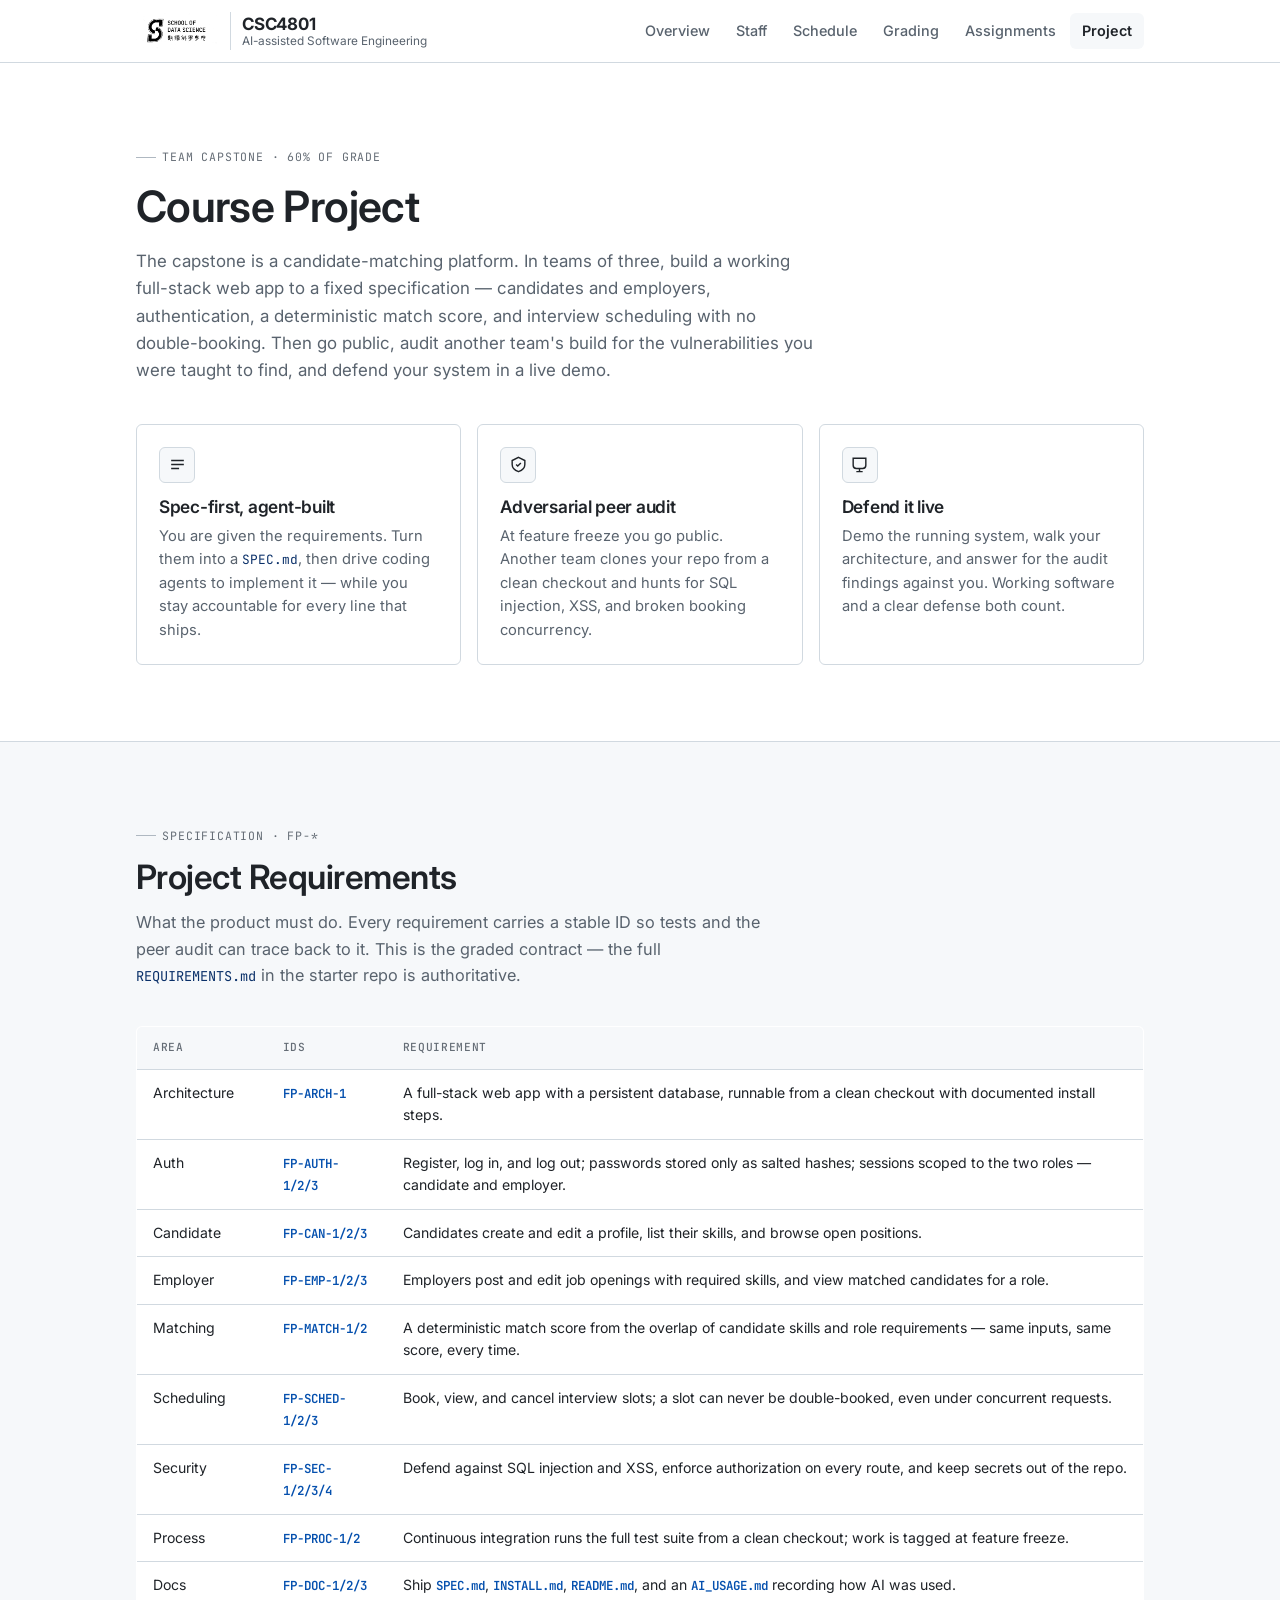
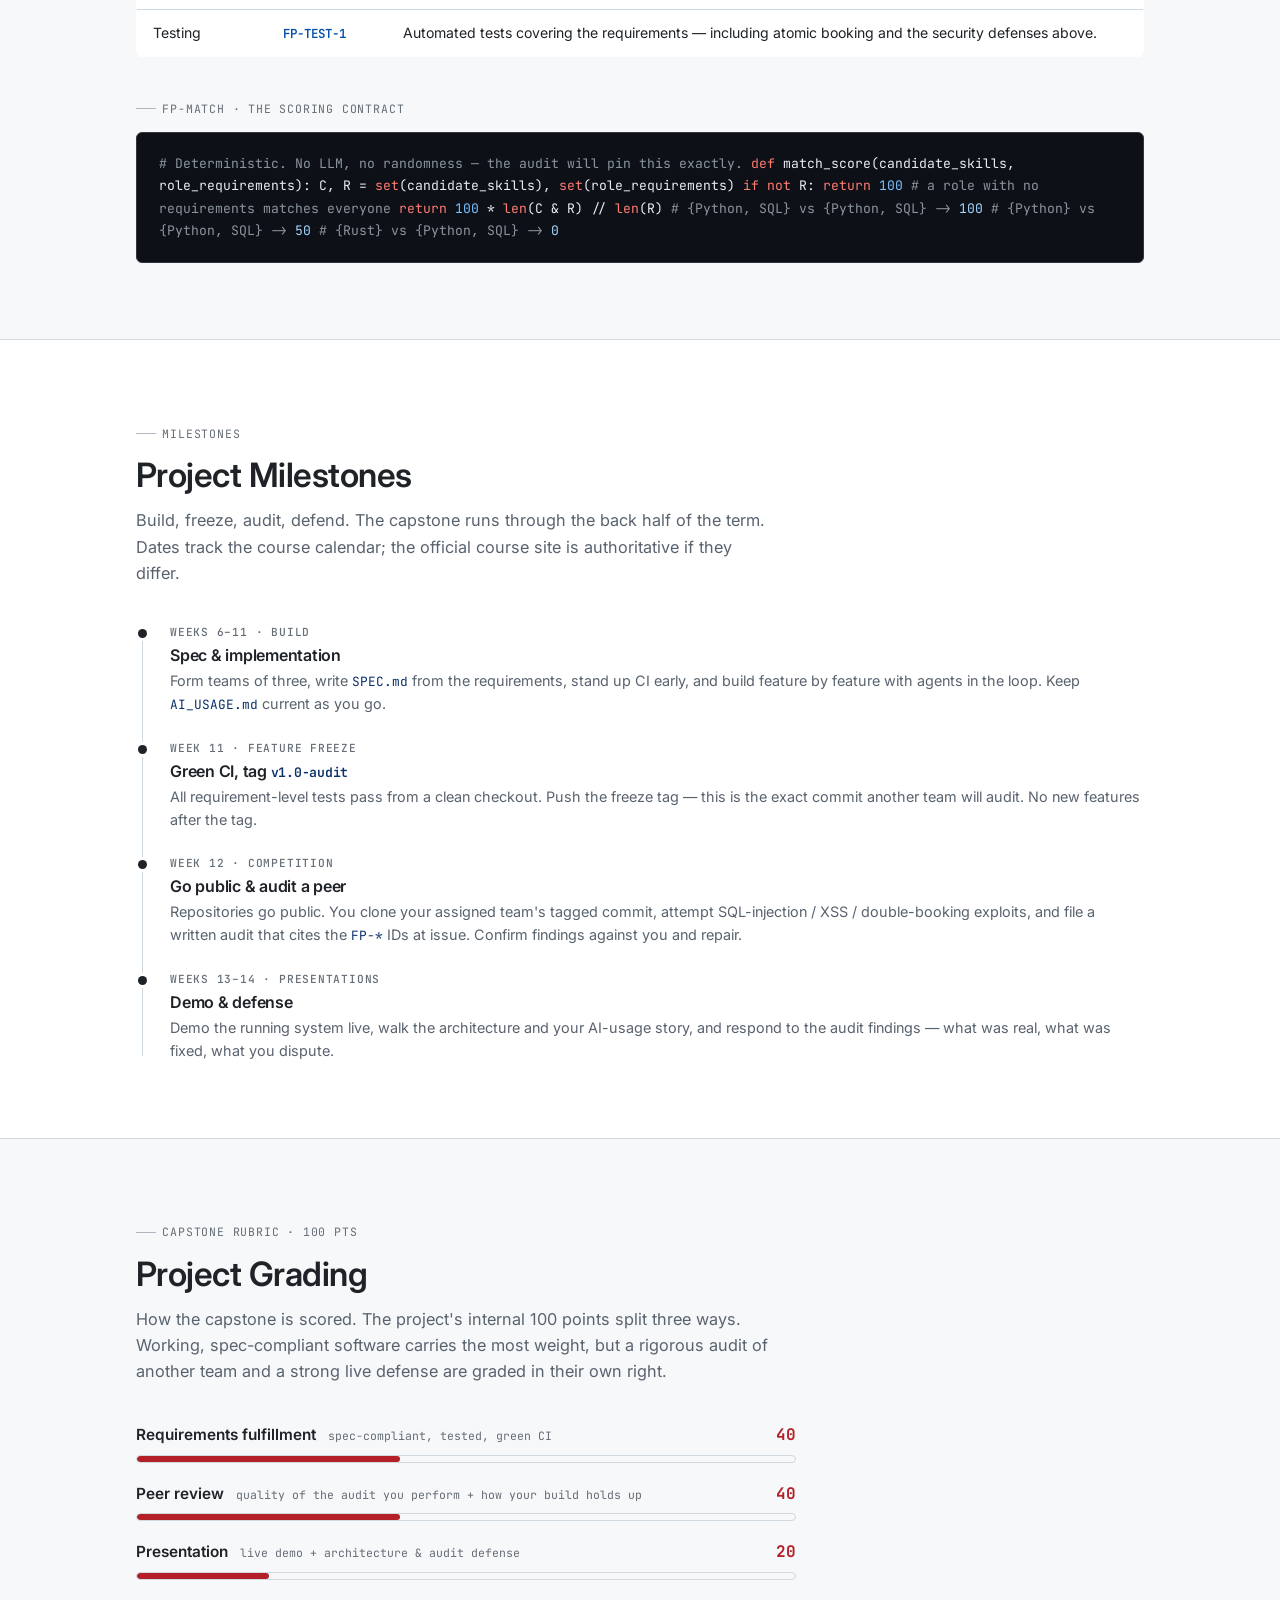
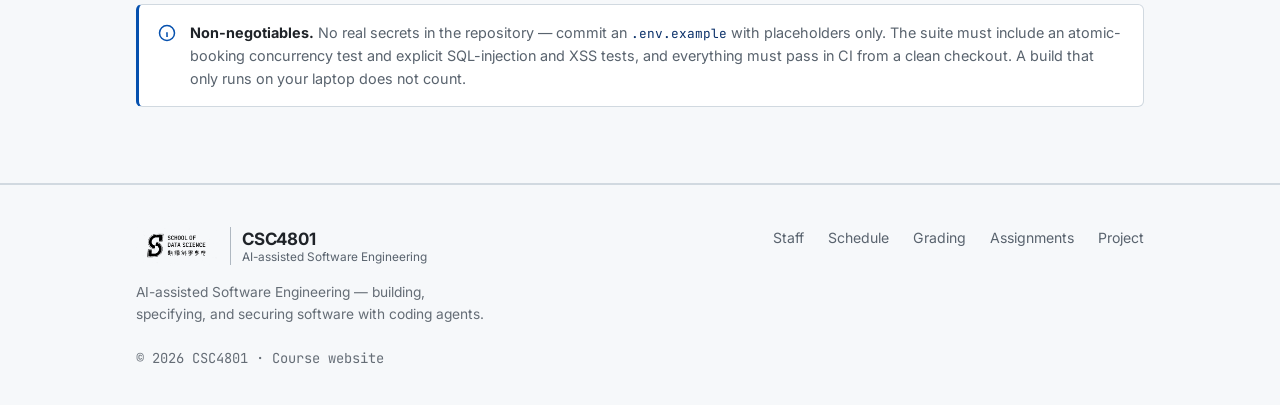
==== project.html @ 511a3af9 "Add CSC4801 course website Static GitHub Pages site — no build step, no dependencies.  - index.html:" ====
<!DOCTYPE html>
<html lang="en">
<head>
<meta charset="UTF-8" />
<meta name="viewport" content="width=device-width, initial-scale=1.0" />
<title>Course Project · CSC4801</title>
<meta name="description" content="The CSC4801 team capstone — build a full-stack candidate-matching platform to a fixed specification, audit another team's build, and defend it live." />
<link rel="icon" href="assets/favicon-32.png" sizes="32x32" type="image/png" />
<link rel="apple-touch-icon" href="assets/apple-touch-icon.png" />
<link rel="preconnect" href="https://fonts.googleapis.com" />
<link rel="preconnect" href="https://fonts.gstatic.com" crossorigin />
<link href="https://fonts.googleapis.com/css2?family=Inter:wght@400;500;600;700&family=JetBrains+Mono:wght@400;500;700&display=swap" rel="stylesheet" />
<link rel="stylesheet" href="assets/css/style.css" />
</head>
<body>

<header class="nav">
  <div class="nav__inner">
    <a class="brand" href="index.html">
      <img class="brand__mark" src="assets/school-logo.png" alt="School of Data Science" width="621" height="291" />
      <span><b>CSC4801</b><br><small>AI-assisted Software Engineering</small></span>
    </a>
    <button class="nav__toggle" aria-label="Toggle menu" aria-expanded="false">≡</button>
    <nav class="nav__links">
      <a href="index.html">Overview</a>
      <a href="index.html#staff">Staff</a>
      <a href="index.html#schedule">Schedule</a>
      <a href="index.html#grading">Grading</a>
      <a href="assignments.html">Assignments</a>
      <a href="project.html" class="active">Project</a>
    </nav>
  </div>
</header>

<section class="phead">
  <div class="wrap">
    <span class="tag">Team capstone · 60% of grade</span>
    <h1>Course Project</h1>
    <p>The capstone is a candidate-matching platform. In teams of three, build a working full-stack web app to a fixed specification — candidates and employers, authentication, a deterministic match score, and interview scheduling with no double-booking. Then go public, audit another team's build for the vulnerabilities you were taught to find, and defend your system in a live demo.</p>
  </div>
</section>

<!-- ===================== BRIEF ===================== -->
<section class="section" style="padding-top:0">
  <div class="wrap">
    <div class="grid grid--3">
      <article class="card reveal">
        <div class="card__ico"><svg viewBox="0 0 24 24" fill="none" stroke="currentColor" stroke-width="1.8"><path d="M4 7h16M4 12h16M4 17h10"/></svg></div>
        <h3>Spec-first, agent-built</h3>
        <p>You are given the requirements. Turn them into a <code style="font-family:var(--f-mono);font-size:.8rem">SPEC.md</code>, then drive coding agents to implement it — while you stay accountable for every line that ships.</p>
      </article>
      <article class="card reveal">
        <div class="card__ico"><svg viewBox="0 0 24 24" fill="none" stroke="currentColor" stroke-width="1.8"><path d="M12 3l8 4v5c0 5-3.5 7.5-8 9-4.5-1.5-8-4-8-9V7z"/><path d="M9 12l2 2 4-4"/></svg></div>
        <h3>Adversarial peer audit</h3>
        <p>At feature freeze you go public. Another team clones your repo from a clean checkout and hunts for SQL injection, XSS, and broken booking concurrency.</p>
      </article>
      <article class="card reveal">
        <div class="card__ico"><svg viewBox="0 0 24 24" fill="none" stroke="currentColor" stroke-width="1.8"><path d="M8 21h8M12 17v4M4 4h16v9a4 4 0 01-4 4H8a4 4 0 01-4-4z"/></svg></div>
        <h3>Defend it live</h3>
        <p>Demo the running system, walk your architecture, and answer for the audit findings against you. Working software and a clear defense both count.</p>
      </article>
    </div>
  </div>
</section>

<!-- ===================== REQUIREMENTS ===================== -->
<section class="section section--alt" id="requirements">
  <div class="wrap">
    <div class="section__head reveal">
      <span class="tag">Specification · FP-*</span>
      <h2>Project Requirements</h2>
      <p>What the product must do. Every requirement carries a stable ID so tests and the peer audit can trace back to it. This is the graded contract — the full <code style="font-family:var(--f-mono);font-size:.85rem">REQUIREMENTS.md</code> in the starter repo is authoritative.</p>
    </div>

    <div class="reveal" style="overflow-x:auto">
      <table class="req">
        <thead>
          <tr><th style="width:130px">Area</th><th style="width:120px">IDs</th><th>Requirement</th></tr>
        </thead>
        <tbody>
          <tr><td>Architecture</td><td><code>FP-ARCH-1</code></td><td>A full-stack web app with a persistent database, runnable from a clean checkout with documented install steps.</td></tr>
          <tr><td>Auth</td><td><code>FP-AUTH-1/2/3</code></td><td>Register, log in, and log out; passwords stored only as salted hashes; sessions scoped to the two roles — candidate and employer.</td></tr>
          <tr><td>Candidate</td><td><code>FP-CAN-1/2/3</code></td><td>Candidates create and edit a profile, list their skills, and browse open positions.</td></tr>
          <tr><td>Employer</td><td><code>FP-EMP-1/2/3</code></td><td>Employers post and edit job openings with required skills, and view matched candidates for a role.</td></tr>
          <tr><td>Matching</td><td><code>FP-MATCH-1/2</code></td><td>A deterministic match score from the overlap of candidate skills and role requirements — same inputs, same score, every time.</td></tr>
          <tr><td>Scheduling</td><td><code>FP-SCHED-1/2/3</code></td><td>Book, view, and cancel interview slots; a slot can never be double-booked, even under concurrent requests.</td></tr>
          <tr><td>Security</td><td><code>FP-SEC-1/2/3/4</code></td><td>Defend against SQL injection and XSS, enforce authorization on every route, and keep secrets out of the repo.</td></tr>
          <tr><td>Process</td><td><code>FP-PROC-1/2</code></td><td>Continuous integration runs the full test suite from a clean checkout; work is tagged at feature freeze.</td></tr>
          <tr><td>Docs</td><td><code>FP-DOC-1/2/3</code></td><td>Ship <code>SPEC.md</code>, <code>INSTALL.md</code>, <code>README.md</code>, and an <code>AI_USAGE.md</code> recording how AI was used.</td></tr>
          <tr><td>Testing</td><td><code>FP-TEST-1</code></td><td>Automated tests covering the requirements — including atomic booking and the security defenses above.</td></tr>
        </tbody>
      </table>
    </div>

    <!-- the signature: the match-score contract as code -->
    <div class="reveal" style="margin-top:34px">
      <p class="tag" style="margin-bottom:14px">FP-MATCH · the scoring contract</p>
      <div class="well">
<span class="c"># Deterministic. No LLM, no randomness — the audit will pin this exactly.</span>
<span class="k">def</span> match_score(candidate_skills, role_requirements):
    C, R = <span class="k">set</span>(candidate_skills), <span class="k">set</span>(role_requirements)
    <span class="k">if</span> <span class="k">not</span> R:
        <span class="k">return</span> <span class="n">100</span>              <span class="c"># a role with no requirements matches everyone</span>
    <span class="k">return</span> <span class="n">100</span> * <span class="k">len</span>(C &amp; R) // <span class="k">len</span>(R)

<span class="c"># {Python, SQL} vs {Python, SQL} -> </span><span class="s">100</span>
<span class="c"># {Python}      vs {Python, SQL} -> </span><span class="s">50</span>
<span class="c"># {Rust}        vs {Python, SQL} -> </span><span class="s">0</span>
      </div>
    </div>
  </div>
</section>

<!-- ===================== TIMELINE ===================== -->
<section class="section" id="review">
  <div class="wrap">
    <div class="section__head reveal">
      <span class="tag">Milestones</span>
      <h2>Project Milestones</h2>
      <p>Build, freeze, audit, defend. The capstone runs through the back half of the term. Dates track the course calendar; the official course site is authoritative if they differ.</p>
    </div>

    <div class="timeline reveal">
      <div class="tl">
        <div class="wk">Weeks 6–11 · Build</div>
        <h4>Spec &amp; implementation</h4>
        <p>Form teams of three, write <code style="font-family:var(--f-mono);font-size:.8rem">SPEC.md</code> from the requirements, stand up CI early, and build feature by feature with agents in the loop. Keep <code style="font-family:var(--f-mono);font-size:.8rem">AI_USAGE.md</code> current as you go.</p>
      </div>
      <div class="tl">
        <div class="wk">Week 11 · Feature freeze</div>
        <h4>Green CI, tag <code style="font-family:var(--f-mono);font-size:.82rem">v1.0-audit</code></h4>
        <p>All requirement-level tests pass from a clean checkout. Push the freeze tag — this is the exact commit another team will audit. No new features after the tag.</p>
      </div>
      <div class="tl">
        <div class="wk">Week 12 · Competition</div>
        <h4>Go public &amp; audit a peer</h4>
        <p>Repositories go public. You clone your assigned team's tagged commit, attempt SQL-injection / XSS / double-booking exploits, and file a written audit that cites the <code style="font-family:var(--f-mono);font-size:.8rem">FP-*</code> IDs at issue. Confirm findings against you and repair.</p>
      </div>
      <div class="tl">
        <div class="wk">Weeks 13–14 · Presentations</div>
        <h4>Demo &amp; defense</h4>
        <p>Demo the running system live, walk the architecture and your AI-usage story, and respond to the audit findings — what was real, what was fixed, what you dispute.</p>
      </div>
    </div>
  </div>
</section>

<!-- ===================== GRADING ===================== -->
<section class="section section--alt" id="grading">
  <div class="wrap">
    <div class="section__head reveal">
      <span class="tag">Capstone rubric · 100 pts</span>
      <h2>Project Grading</h2>
      <p>How the capstone is scored. The project's internal 100 points split three ways. Working, spec-compliant software carries the most weight, but a rigorous audit of another team and a strong live defense are graded in their own right.</p>
    </div>

    <div class="grade__bars reveal">
      <div class="gbar">
        <div class="gbar__top"><span class="gbar__name">Requirements fulfillment <small>spec-compliant, tested, green CI</small></span><span class="gbar__pct">40</span></div>
        <div class="gbar__track"><div class="gbar__fill" data-pct="40"></div></div>
      </div>
      <div class="gbar" id="present">
        <div class="gbar__top"><span class="gbar__name">Peer review <small>quality of the audit you perform + how your build holds up</small></span><span class="gbar__pct">40</span></div>
        <div class="gbar__track"><div class="gbar__fill" data-pct="40"></div></div>
      </div>
      <div class="gbar">
        <div class="gbar__top"><span class="gbar__name">Presentation <small>live demo + architecture &amp; audit defense</small></span><span class="gbar__pct">20</span></div>
        <div class="gbar__track"><div class="gbar__fill" data-pct="20"></div></div>
      </div>
    </div>

    <div class="callout reveal">
      <svg viewBox="0 0 24 24" fill="none" stroke="currentColor" stroke-width="1.8"><circle cx="12" cy="12" r="9"/><path d="M12 8h.01M11 12h1v4h1"/></svg>
      <p><b>Non-negotiables.</b> No real secrets in the repository — commit an <code style="font-family:var(--f-mono);font-size:.8rem">.env.example</code> with placeholders only. The suite must include an atomic-booking concurrency test and explicit SQL-injection and XSS tests, and everything must pass in CI from a clean checkout. A build that only runs on your laptop does not count.</p>
    </div>
  </div>
</section>

<footer class="footer">
  <div class="wrap footer__grid">
    <div>
      <a class="brand" href="index.html"><img class="brand__mark" src="assets/school-logo.png" alt="School of Data Science" width="621" height="291" /><span><b>CSC4801</b><br><small>AI-assisted Software Engineering</small></span></a>
      <p style="margin-top:16px">AI-assisted Software Engineering — building, specifying, and securing software with coding agents.</p>
      <p class="footer__mono">© <span data-year>2026</span> CSC4801 · Course website</p>
    </div>
    <nav class="footer__links" aria-label="Footer">
      <a href="index.html#staff">Staff</a>
      <a href="index.html#schedule">Schedule</a>
      <a href="index.html#grading">Grading</a>
      <a href="assignments.html">Assignments</a>
      <a href="project.html">Project</a>
    </nav>
  </div>
</footer>

<script src="assets/js/main.js"></script>
</body>
</html>
---- assets/css/style.css ----
/* =========================================================================
   CSC4801 — AI-assisted Software Engineering
   Design system: monochrome, GitHub-style light theme
   Palette : white canvas, #f6f8fa subtle fill, hairline borders, ink text.
             No hue anywhere — hierarchy comes from value, weight, and border.
   Type    : Inter (display + body) · JetBrains Mono (labels, dates, data)
   Signature: the agent loop — the single high-contrast dark panel on the page,
             read as a terminal, and the calendar date cells that invert to
             solid ink on capstone milestones.
   ========================================================================= */

:root {
  /* ---- color: grayscale only ---- */
  --canvas:      #FFFFFF;   /* page + card ground */
  --canvas-sub:  #F6F8FA;   /* alt sections, insets, chips */
  --surface:     #FFFFFF;   /* cards */
  --surface-2:   #F6F8FA;   /* code wells, inset fills */

  --ink:         #1F2328;   /* primary text, and the accent */
  --ink-soft:    #59636E;   /* secondary text */
  --ink-faint:   #656D76;   /* captions, mono labels — AA on both section fills */

  --line:        #D1D9E0;   /* hairlines */
  --line-strong: #AFB8C1;

  /* dark panel (the agent loop / code wells) */
  --dark:        #0D1117;
  --dark-line:   #30363D;
  --dark-ink:    #E6EDF3;
  --dark-soft:   #9198A1;

  /* ---- syntax palette (GitHub Primer) ----
     Color enters the page only the way an editor uses it: to mark a *kind* of
     thing — a keyword, a path, an identifier, a deadline. Never decoration.
     All tokens clear WCAG AA on both the white and #F6F8FA grounds. */
  --syn-key:  #B32028;   /* keyword    — deadlines, milestones */
  --syn-str:  #0A3069;   /* string     — file paths, literals */
  --syn-fn:   #6639BA;   /* entity     — exercises, callouts */
  --syn-num:  #0550AE;   /* constant   — lectures, requirement IDs */
  --syn-var:  #953800;   /* variable   — quizzes, secondary weights */
  --syn-tag:  #116329;   /* tag        — verification, passing state */
  --link:     #0969DA;   /* GitHub link blue */

  /* Tints for label and panel fills. Kept very faint — roughly 8-10% of the
     accent over white — because a hue that reads as a quiet hint on a small
     badge turns garish across a large card. Channel spread stays near the
     neutral palette's, so color registers as a category, not decoration. */
  --tint-key: #FAEFEE;
  --tint-fn:  #F1EDF9;
  --tint-num: #EDF3F9;
  --tint-tag: #EEF4F0;
  --tint-var: #F8F1ED;

  /* syntax palette, dark panels (GitHub dark) */
  --dk-key: #FF7B72;
  --dk-str: #A5D6FF;
  --dk-fn:  #D2A8FF;
  --dk-num: #79C0FF;
  --dk-var: #FFA657;
  --dk-tag: #7EE787;
  --dk-com: #8B949E;

  /* ---- back-compat aliases (kept so no page needs editing) ---- */
  --ground:      var(--canvas);
  --indigo:      var(--ink);
  --indigo-deep: #000000;
  --indigo-tint: var(--canvas-sub);
  --cyan:        var(--ink-soft);
  --cyan-tint:   var(--canvas-sub);

  /* ---- type ---- */
  --f-display: "Inter", -apple-system, BlinkMacSystemFont, "Segoe UI", sans-serif;
  --f-body:    "Inter", -apple-system, BlinkMacSystemFont, "Segoe UI", sans-serif;
  --f-mono:    "JetBrains Mono", ui-monospace, "SF Mono", Menlo, monospace;

  /* ---- geometry: GitHub's 6px box language ---- */
  --radius:   6px;
  --radius-s: 4px;
  --maxw:     1120px;
  --gutter:   clamp(20px, 5vw, 56px);
  --shadow:   0 1px 0 rgba(31,35,40,.04), 0 1px 3px rgba(66,74,83,.10);
}

/* ---------------------------------------------------------------- reset */
*, *::before, *::after { box-sizing: border-box; }
* { margin: 0; }
html { -webkit-text-size-adjust: 100%; scroll-behavior: smooth; }

body {
  font-family: var(--f-body);
  background: var(--canvas);
  color: var(--ink);
  line-height: 1.6;
  font-size: 16px;
  -webkit-font-smoothing: antialiased;
  text-rendering: optimizeLegibility;
}

/* prose links take GitHub's link blue; chrome links (nav, brand, chips,
   footer) override this back to ink so color stays meaningful. */
a { color: var(--link); text-decoration: none; }
a:hover { text-decoration: underline; text-underline-offset: 2px; }
img { max-width: 100%; display: block; }

/* inline code reads as a string literal, as it would in an editor */
code { color: var(--syn-str); }
h1, h2, h3, h4 { font-family: var(--f-display); line-height: 1.2; letter-spacing: -.015em; font-weight: 600; }

.wrap { max-width: var(--maxw); margin-inline: auto; padding-inline: var(--gutter); }

/* ---- shared structural label (mono eyebrow) ---- */
.tag {
  font-family: var(--f-mono);
  font-size: .72rem;
  letter-spacing: .07em;
  text-transform: uppercase;
  color: var(--ink-faint);
  display: inline-flex;
  align-items: center;
  gap: .55em;
}
.tag::before {
  content: "";
  width: 20px; height: 1px;
  background: var(--line-strong);
}

/* =============================================================== NAV === */
.nav {
  position: sticky; top: 0; z-index: 50;
  background: rgba(255,255,255,.86);
  backdrop-filter: saturate(180%) blur(12px);
  border-bottom: 1px solid var(--line);
}
.nav__inner {
  max-width: var(--maxw); margin-inline: auto;
  padding: 12px var(--gutter);
  display: flex; align-items: center; gap: 24px;
}
/* course identity: the code leads, the full title supports it underneath */
.brand {
  display: flex; align-items: center; gap: 11px;
  font-family: var(--f-display); font-weight: 600;
  color: var(--ink); letter-spacing: -.01em; line-height: 1.2;
}
.brand b { font-size: 1.06rem; font-weight: 700; letter-spacing: -.015em; }
.brand:hover { text-decoration: none; }
/* course mark: the School of Data Science logo, sized by height so its
   2.13:1 wordmark keeps its proportions; a hairline divider separates it
   from the course title beside it. */
.brand__mark {
  height: 38px; width: auto; flex: none;
  display: block;
  padding-right: 13px;
  border-right: 1px solid var(--line);
}
.brand small {
  display: block; color: var(--ink-soft);
  font-family: var(--f-body); font-weight: 400; font-size: .74rem;
  letter-spacing: 0; white-space: nowrap;
}
.nav__links { margin-left: auto; display: flex; gap: 2px; align-items: center; }
.nav__links a {
  color: var(--ink-soft); font-size: .9rem; font-weight: 500;
  padding: 6px 12px; border-radius: var(--radius); transition: .15s;
}
.nav__links a:hover { color: var(--ink); background: var(--canvas-sub); text-decoration: none; }
.nav__links a.active { color: var(--ink); background: var(--canvas-sub); font-weight: 600; }

.nav__toggle {
  display: none; margin-left: auto;
  background: var(--canvas); border: 1px solid var(--line); border-radius: var(--radius);
  width: 38px; height: 34px; cursor: pointer; color: var(--ink);
  font-size: 1.05rem;
}
.nav__toggle:hover { background: var(--canvas-sub); }

/* 960px, not 860: the brand block (38px mark + the full course title) plus six
   nav links needs ~945px, so the drawer has to take over before they collide. */
@media (max-width: 960px) {
  .nav__toggle { display: block; }
  .nav__links {
    position: absolute; top: 100%; left: 0; right: 0;
    flex-direction: column; align-items: stretch; gap: 2px;
    background: var(--canvas); border-bottom: 1px solid var(--line);
    padding: 10px var(--gutter) 16px; margin: 0;
    display: none;
  }
  .nav__links.open { display: flex; }
  .nav__links a { padding: 10px 12px; }
}

/* very narrow phones: drop the long subtitle, keep the course code */
@media (max-width: 400px) {
  .brand small { display: none; }
  .brand__mark { height: 32px; padding-right: 11px; }
}

/* ========================================================== OVERVIEW == */
.ov { padding-top: clamp(36px, 5vw, 60px); }
/* Two columns, two rows: the title spans the full width on row 1, so the prose
   and the loop panel both start on row 2 and share a top edge — the alignment
   holds however the heading wraps. */
.ov__grid {
  display: grid; grid-template-columns: 1.05fr .95fr;
  column-gap: clamp(32px, 5vw, 60px); row-gap: clamp(20px, 2.6vw, 30px);
  align-items: start;
}
.ov__head { grid-column: 1 / -1; }
.ov__title { font-size: clamp(1.8rem, 3.4vw, 2.3rem); line-height: 1.15; margin: 12px 0 0; }
.ov__lede { font-size: 1.04rem; color: var(--ink-soft); margin-top: 0; max-width: 56ch; }

/* course logistics — the academic header device */
.facts {
  margin-top: 28px; display: grid; grid-template-columns: 1fr 1fr;
  gap: 18px 30px; max-width: 520px;
}
.facts dt {
  font-family: var(--f-mono); font-size: .68rem; text-transform: uppercase;
  letter-spacing: .07em; color: var(--ink-faint);
}
.facts dd { font-size: .95rem; color: var(--ink); font-weight: 500; margin-top: 4px; }
/* marks a value the course staff still needs to replace */
.tpl {
  display: inline-block; margin-left: 7px; vertical-align: 1px;
  font-family: var(--f-mono); font-size: .58rem; font-weight: 500;
  text-transform: uppercase; letter-spacing: .08em; color: var(--ink-faint);
  background: var(--canvas-sub); border: 1px solid var(--line);
  padding: 1px 5px; border-radius: 20px;
}
@media (max-width: 460px){ .facts { grid-template-columns: 1fr; } }

.hero__jump {
  margin-top: 30px; display: flex; flex-wrap: wrap; gap: 8px; align-items: center;
}
.hero__jump > span {
  font-family: var(--f-mono); font-size: .68rem; text-transform: uppercase;
  letter-spacing: .07em; color: var(--ink-faint); margin-right: 2px;
}
.hero__jump a {
  padding: 5px 13px; border: 1px solid var(--line); border-radius: 20px;
  color: var(--ink-soft); font-size: .86rem; font-weight: 500; transition: .15s;
}
.hero__jump a:hover { border-color: var(--ink); color: var(--ink); background: var(--canvas-sub); text-decoration: none; }

.btn {
  display: inline-flex; align-items: center; gap: 8px;
  font-family: var(--f-body); font-weight: 500; font-size: .9rem;
  padding: 8px 16px; border-radius: var(--radius); cursor: pointer;
  border: 1px solid transparent; transition: .15s;
}
.btn:hover { text-decoration: none; }
.btn--primary { background: var(--ink); color: #fff; border-color: var(--ink); }
.btn--primary:hover { background: #000; }
.btn--ghost { background: var(--canvas); color: var(--ink); border-color: var(--line); box-shadow: var(--shadow); }
.btn--ghost:hover { background: var(--canvas-sub); border-color: var(--line-strong); }

/* -------- signature: the agent loop, as a light editor pane --------
   Reads like a source file in GitHub's light theme: a titlebar, then rows of
   line number / function name / trailing comment, using the light Primer
   syntax tokens so the panel matches the rest of the page. */
.loop {
  background: var(--canvas);
  border: 1px solid var(--line);
  border-radius: var(--radius);
  box-shadow: var(--shadow);
  padding: 6px;
  font-family: var(--f-mono);
}
.loop__bar {
  display: flex; align-items: center; justify-content: space-between;
  font-size: .7rem; color: var(--syn-fn); margin-bottom: 6px;
  padding: 9px 11px; border-radius: var(--radius-s);
  background: var(--canvas-sub); border: 1px solid var(--line);
}
.loop__dots { display: flex; gap: 6px; }
.loop__dots i { width: 9px; height: 9px; border-radius: 50%; background: var(--line-strong); }
.loop__dots i:nth-child(1){ background:#C9CFD6; }
.loop__dots i:nth-child(2){ background:#BCC3CB; }
.loop__dots i:nth-child(3){ background:#AFB8C1; }
.loop__step {
  display: grid; grid-template-columns: auto 1fr auto; align-items: center; gap: 12px;
  padding: 10px 11px; border-radius: var(--radius-s); font-size: .78rem;
  box-shadow: inset 2px 0 0 transparent;
  transition: background .3s, box-shadow .3s;
}
/* the steps are read as code: line number, function name, trailing comment */
.loop__step .n { color: var(--syn-num); font-weight: 700; }
.loop__step .st { color: var(--syn-fn); }
.loop__step .tk { color: var(--ink-faint); font-size: .7rem; }
/* the executing line, marked the way an editor marks the current row */
.loop__step.on { background: var(--tint-num); box-shadow: inset 2px 0 0 var(--syn-num); }
.loop__step.on .st { font-weight: 700; }
.loop__step.on .tk { color: var(--syn-str); }
.loop__link { text-align: center; color: var(--line-strong); font-size: .68rem; line-height: .6; }

@media (max-width: 880px) {
  /* single column: title, then prose, then the panel last */
  .ov__grid { grid-template-columns: 1fr; }
  .ov__head { grid-column: 1; }
}

/* ============================================================ SECTION == */
.section { padding: clamp(44px, 6vw, 76px) 0; }
.section--alt { background: var(--canvas-sub); border-block: 1px solid var(--line); }
.section__head { max-width: 64ch; margin-bottom: 38px; }
.section__head h2 { font-size: clamp(1.6rem, 3vw, 2.1rem); margin-top: 12px; }
.section__head p { color: var(--ink-soft); margin-top: 12px; font-size: 1.02rem; }

/* -------- card grid -------- */
.grid { display: grid; gap: 16px; }
.grid--3 { grid-template-columns: repeat(3, 1fr); }
.grid--2 { grid-template-columns: repeat(2, 1fr); }
@media (max-width: 900px){ .grid--3 { grid-template-columns: 1fr 1fr; } }
@media (max-width: 640px){ .grid--3, .grid--2 { grid-template-columns: 1fr; } }

.card {
  background: var(--surface); border: 1px solid var(--line);
  border-radius: var(--radius); padding: 22px; transition: .15s;
}
.card:hover { border-color: var(--line-strong); box-shadow: var(--shadow); }
.card h3 { font-size: 1.08rem; margin: 14px 0 7px; }
.card p { color: var(--ink-soft); font-size: .92rem; }
.card__ico {
  width: 36px; height: 36px; border-radius: var(--radius);
  display: grid; place-items: center; color: var(--ink);
  background: var(--canvas-sub); border: 1px solid var(--line);
}
.card__ico svg { width: 19px; height: 19px; }

/* ============================================================== GOALS == */
/* Three numbered stages, each on its own tint. The sequence is the point,
   so the number leads and the cards read left to right. */
.goals { display: grid; grid-template-columns: repeat(3, 1fr); gap: 18px; }
.goal {
  border-radius: 12px; padding: 24px 24px 28px;
  border: 1px solid transparent;
}
.goal h3 { font-size: 1.32rem; font-weight: 700; letter-spacing: -.02em; }
.goal__n { font-weight: 700; }
.goal p { margin-top: 8px; font-size: .98rem; color: var(--ink); line-height: 1.45; }

.goal--1 { background: var(--tint-tag); border-color: #DCE8E0; }
.goal--1 .goal__n { color: var(--syn-tag); }
.goal--2 { background: var(--tint-num); border-color: #DAE5F0; }
.goal--2 .goal__n { color: var(--syn-num); }
.goal--3 { background: var(--tint-var); border-color: #EFE1D8; }
.goal--3 .goal__n { color: var(--syn-var); }

@media (max-width: 860px){ .goals { grid-template-columns: 1fr; } }

/* =========================================================== CALENDAR = */
/* the schedule as a dated agenda: month bands + tear-off date cells */
.cal {
  border: 1px solid var(--line); border-radius: var(--radius);
  overflow: hidden; background: var(--surface);
}
.cal__month {
  display: flex; align-items: center; justify-content: space-between; gap: 12px;
  padding: 9px 18px; background: var(--canvas-sub);
  border-top: 1px solid var(--line); border-bottom: 1px solid var(--line);
  font-family: var(--f-mono); font-size: .7rem; font-weight: 500;
  text-transform: uppercase; letter-spacing: .09em; color: var(--ink-soft);
}
.cal__month:first-child { border-top: 0; }
.cal__month span:last-child { color: var(--ink-faint); letter-spacing: .06em; }

/* A week groups its two meetings (Tue, Thu). The week label heads the group;
   each meeting is its own dated row inside it. */
.cal__week { border-bottom: 1px solid var(--line); padding: 14px 18px 16px; }
.cal__week:last-child { border-bottom: 0; }

.cal__day {
  display: grid; grid-template-columns: 62px 1fr; gap: 18px;
  padding: 10px 0; border-radius: var(--radius-s);
  transition: background .15s;
}
.cal__day + .cal__day { border-top: 1px dashed var(--line); padding-top: 14px; }

/* a tear-off calendar page: red header stripe over the date */
.cal__date {
  height: fit-content;
  display: grid; place-items: center; align-content: center;
  border: 1px solid var(--line); border-radius: var(--radius-s);
  background: var(--canvas); padding: 7px 0 9px;
  border-top: 4px solid var(--syn-key);
}
.cal__date .dow {
  font-family: var(--f-mono); font-size: .6rem; font-weight: 500;
  text-transform: uppercase; letter-spacing: .1em; color: var(--ink-faint);
}
.cal__date .dnum {
  font-size: 1.45rem; font-weight: 600; line-height: 1.05;
  letter-spacing: -.03em; margin-top: 1px;
}

/* .cal__body is the day row's second column and needs no rules of its own. */
.cal__wk {
  font-family: var(--f-mono); font-size: .88rem; font-weight: 700;
  text-transform: uppercase; letter-spacing: .04em; color: var(--ink);
  margin-bottom: 6px;
}
.cal__body h3 { font-size: 1rem; margin-top: 6px; }

/* session kind is a token type: lecture, exercise, guest, project */
.cal__kind {
  display: inline-block;
  font-family: var(--f-mono); font-size: .6rem; font-weight: 500;
  text-transform: uppercase; letter-spacing: .08em; color: var(--ink-faint);
  border: 1px solid var(--line); border-radius: 20px; padding: 1px 8px;
}
.cal__kind--lec   { color: var(--syn-num); background: var(--tint-num); border-color: #DAE5F0; }
.cal__kind--lab   { color: var(--syn-fn);  background: var(--tint-fn);  border-color: #E2DCF0; }
.cal__kind--guest { color: var(--syn-tag); background: var(--tint-tag); border-color: #DCE8E0; }
.cal__kind--ms    { color: var(--syn-key); background: var(--tint-key); border-color: #EFDCDA; font-weight: 700; }
.cal__links { display: flex; flex-wrap: wrap; gap: 6px; margin-top: 10px; }

/* capstone milestones: the page body inverts to ink, red stripe still on top */
.cal__week.is-milestone .cal__date {
  background: var(--ink); border-color: var(--ink);
  border-top-color: var(--syn-key); color: #fff;
}
.cal__week.is-milestone .cal__date .dow { color: rgba(255,255,255,.62); }

@media (max-width: 620px){
  .cal__day { grid-template-columns: 1fr; gap: 11px; }
  .cal__date {
    display: flex; align-items: baseline; justify-content: flex-start;
    gap: 8px; width: fit-content; padding: 4px 11px;
  }
  .cal__date .dnum { font-size: 1.1rem; margin-top: 0; }
}

/* -------- link chips: readings and lecture decks --------
   Both sit on white so they survive the row-hover fill; the two tiers are
   told apart by border weight and text weight, not by color. */
.chip {
  font-family: var(--f-mono); font-size: .7rem; color: var(--ink-soft);
  background: var(--canvas); border: 1px solid var(--line);
  padding: 3px 9px; border-radius: var(--radius-s); transition: .15s;
  white-space: nowrap;
}
.chip:hover { border-color: var(--ink); color: var(--ink); text-decoration: none; }
/* lecture decks — course materials, weightier than an external reading */
.chip--deck { color: var(--ink); border-color: var(--line-strong); font-weight: 500; }
.chip--deck:hover { background: var(--ink); color: #fff; border-color: var(--ink); }

/* ============================================================ GRADING == */
/* Capped so the bars stay readable as the section's only content. */
.grade__bars { display: grid; gap: 18px; max-width: 660px; }
.gbar__top { display: flex; justify-content: space-between; align-items: baseline; gap: 12px; margin-bottom: 7px; }
.gbar__name { font-weight: 600; font-size: .96rem; }
.gbar__name small { color: var(--ink-faint); font-family: var(--f-mono); font-weight: 400; font-size: .72rem; margin-left: 8px; }
.gbar__pct { font-family: var(--f-mono); font-weight: 700; color: var(--syn-key); }
.gbar__track { height: 8px; border-radius: 20px; background: var(--canvas-sub); border: 1px solid var(--line); overflow: hidden; }
/* One shared red fill: the components are parts of a single total, so the
   weights compare on length alone. Matches the calendar's date stripe. */
.gbar__fill { height: 100%; border-radius: 20px; background: var(--syn-key); width: 0; transition: width 1.1s cubic-bezier(.2,.7,.2,1); }

/* All bars share one fill: the components are parts of a single total, not
   different kinds of thing, so the weights compare on length alone. */

/* GitHub alert styling: white box, blue left rule — legible on either fill. */

/* ============================================================ PEOPLE === */
.people { display: grid; grid-template-columns: repeat(auto-fit, minmax(168px, 1fr)); gap: 16px; }
.person {
  background: var(--surface); border: 1px solid var(--line); border-radius: var(--radius);
  padding: 22px 16px; text-align: center; transition: .15s;
}
.person:hover { border-color: var(--line-strong); box-shadow: var(--shadow); }
.person .avatar {
  width: 68px; height: 68px; border-radius: 50%; margin: 0 auto 12px;
  overflow: hidden; box-shadow: 0 0 0 1px var(--line);
}
.person h3 { font-size: .98rem; }
.person .role {
  font-family: var(--f-mono); font-size: .64rem; text-transform: uppercase;
  letter-spacing: .09em; color: var(--ink-faint); margin-top: 6px;
}

/* ============================================================ ASSIGN === */
.hw { background: var(--surface); border: 1px solid var(--line); border-radius: var(--radius); padding: 26px; }
.hw__head { display: flex; align-items: center; gap: 14px; margin-bottom: 14px; }
.hw__no { font-family: var(--f-mono); font-weight: 700; color: #fff; background: var(--ink); padding: 5px 11px; border-radius: var(--radius-s); font-size: .78rem; }
/* Each homework is badged by the kind of work it is, using the same syntax
   tokens as the rest of the site: the two agent builds are blue and purple,
   and the critique + verification homework is green. */
.hw__no--1 { background: var(--syn-num); }
.hw__no--2 { background: var(--syn-fn); }
.hw__no--3 { background: var(--syn-tag); }
.hw__lec { font-family: var(--f-mono); font-size: .72rem; color: var(--ink-faint); margin-left: auto; }
.hw h3 { font-size: 1.2rem; }
.hw p { color: var(--ink-soft); margin-top: 11px; font-size: .93rem; }
.hw__files { margin-top: 15px; display: flex; flex-wrap: wrap; gap: 7px; }
/* deliverable paths are string literals */
.hw__files code { font-family: var(--f-mono); font-size: .74rem; background: var(--canvas-sub); border: 1px solid var(--line); padding: 3px 8px; border-radius: var(--radius-s); color: var(--syn-str); }

.callout {
  display: flex; gap: 13px; align-items: flex-start;
  background: var(--canvas); border: 1px solid var(--line); border-left: 3px solid var(--syn-num);
  border-radius: var(--radius); padding: 16px 18px; margin-top: 24px;
}
.callout svg { flex: none; width: 20px; height: 20px; color: var(--syn-num); margin-top: 2px; }
.callout p { font-size: .9rem; color: var(--ink-soft); }
.callout b { color: var(--ink); }

/* ============================================================ PROJECT == */
.req { border-collapse: collapse; width: 100%; font-size: .88rem; background: var(--surface); border: 1px solid var(--line); border-radius: var(--radius); overflow: hidden; }
.req th, .req td { text-align: left; padding: 12px 16px; border-bottom: 1px solid var(--line); vertical-align: top; }
.req th { font-family: var(--f-mono); font-size: .7rem; text-transform: uppercase; letter-spacing: .06em; color: var(--ink-faint); background: var(--canvas-sub); font-weight: 500; }
.req tr:last-child td { border-bottom: 0; }
/* FP-* requirement IDs are constants */
.req td code { font-family: var(--f-mono); font-size: .78rem; color: var(--syn-num); font-weight: 600; }
.req tr:hover td { background: var(--canvas-sub); }

.timeline { position: relative; margin-left: 6px; padding-left: 28px; }
.timeline::before { content: ""; position: absolute; left: 0; top: 6px; bottom: 6px; width: 1px; background: var(--line); }
.tl { position: relative; padding: 0 0 24px; }
.tl:last-child { padding-bottom: 0; }
.tl::before { content: ""; position: absolute; left: -32px; top: 5px; width: 9px; height: 9px; border-radius: 50%; background: var(--ink); box-shadow: 0 0 0 3px var(--canvas); }
.tl .wk { font-family: var(--f-mono); font-size: .7rem; color: var(--ink-faint); font-weight: 500; text-transform: uppercase; letter-spacing: .07em; }
.tl h4 { font-size: 1rem; margin: 4px 0; }
.tl p { color: var(--ink-soft); font-size: .9rem; }

/* code snippet well */
.well {
  background: var(--dark); border: 1px solid var(--dark-line); border-radius: var(--radius);
  padding: 20px 22px; overflow-x: auto;
  font-family: var(--f-mono); font-size: .82rem; line-height: 1.7; color: var(--dark-ink);
}
.well .c { color: var(--dk-com); }
.well .k { color: var(--dk-key); }
.well .s { color: var(--dk-str); }
.well .n { color: var(--dk-num); }

/* ============================================================ FOOTER === */
.footer { border-top: 1px solid var(--line); background: var(--canvas-sub); padding: 42px 0 36px; margin-top: 0; }
/* the footer sits on the gray fill, so the mark's divider needs more contrast */
.footer .brand__mark { border-right-color: var(--line-strong); }
.footer__grid { display: flex; flex-wrap: wrap; gap: 30px; justify-content: space-between; align-items: flex-start; }
.footer p { color: var(--ink-faint); font-size: .86rem; max-width: 40ch; }
.footer__links { display: flex; flex-wrap: wrap; gap: 24px; }
.footer__links a { color: var(--ink-soft); font-size: .88rem; }
.footer__mono { font-family: var(--f-mono); font-size: .72rem; color: var(--ink-faint); margin-top: 22px; }

/* page header (interior pages) */
.phead { padding: clamp(44px,6vw,80px) 0 clamp(26px,4vw,40px); }
.phead h1 { font-size: clamp(1.9rem, 4vw, 2.7rem); margin-top: 14px; }
.phead p { color: var(--ink-soft); font-size: 1.06rem; margin-top: 16px; max-width: 62ch; }

/* reveal on scroll */
.reveal { opacity: 0; transform: translateY(14px); transition: opacity .5s ease, transform .5s ease; }
.reveal.in { opacity: 1; transform: none; }

@media (prefers-reduced-motion: reduce) {
  * { animation: none !important; transition: none !important; scroll-behavior: auto !important; }
  .reveal { opacity: 1; transform: none; }
}

:focus-visible { outline: 2px solid var(--ink); outline-offset: 2px; border-radius: var(--radius-s); }
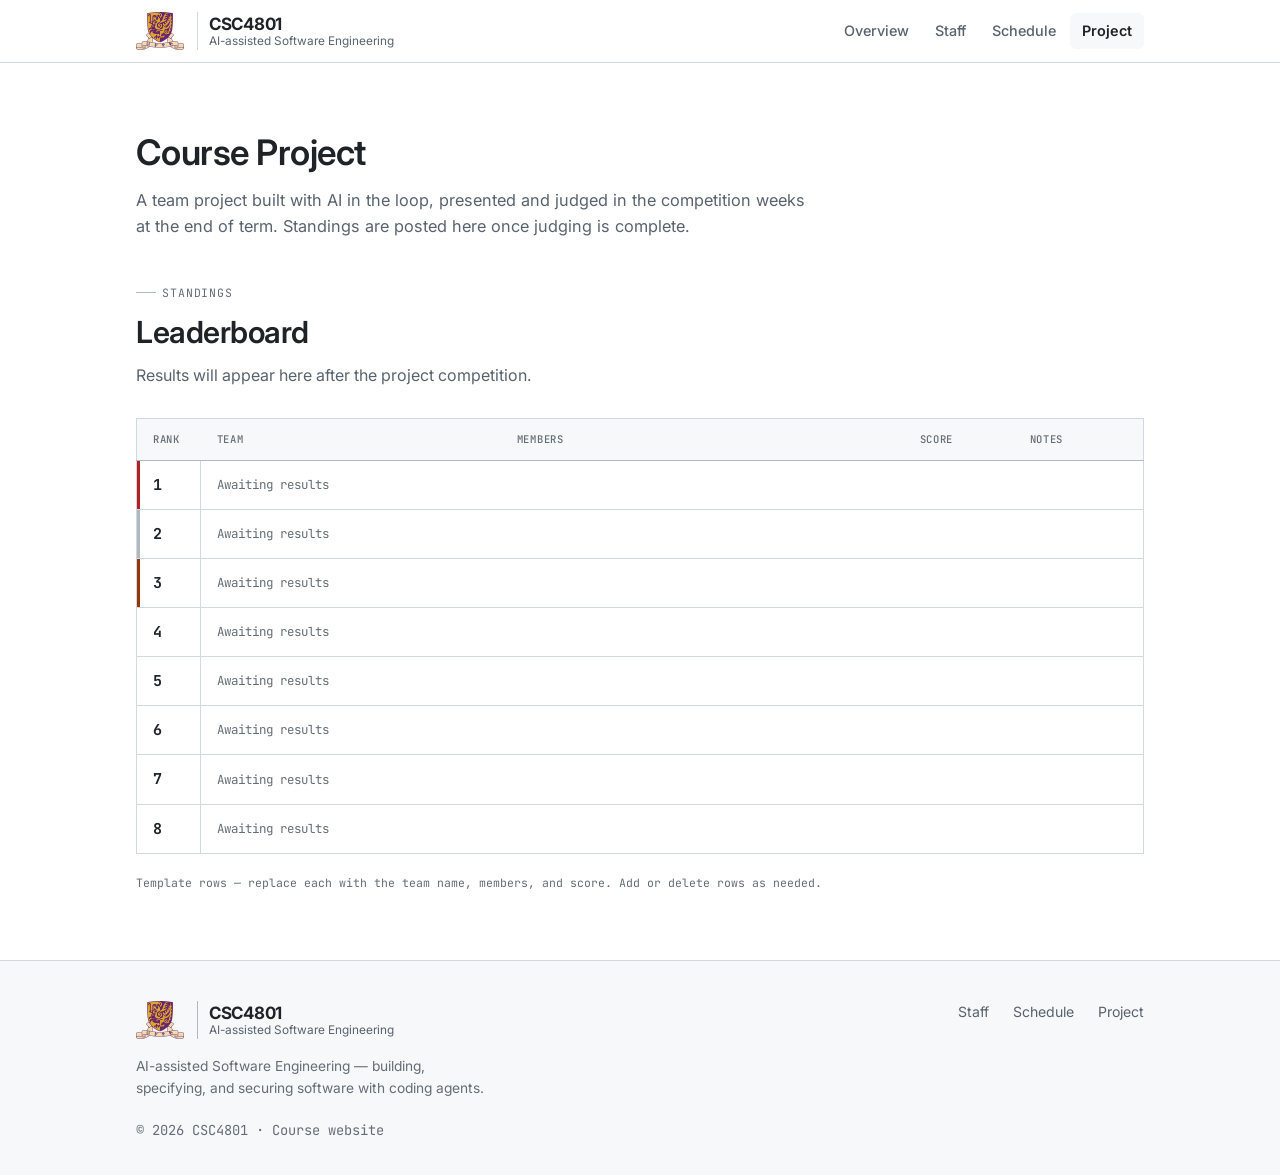
==== commit 56e34e9f: "Restructure to two pages; compact the schedule - Reduce to two pages: course introduction (index) an" ====
--- a/project.html
+++ b/project.html
@@ -4,7 +4,7 @@
 <meta charset="UTF-8" />
 <meta name="viewport" content="width=device-width, initial-scale=1.0" />
 <title>Course Project · CSC4801</title>
-<meta name="description" content="The CSC4801 team capstone — build a full-stack candidate-matching platform to a fixed specification, audit another team's build, and defend it live." />
+<meta name="description" content="The CSC4801 team project — competition standings and results." />
 <link rel="icon" href="assets/favicon-32.png" sizes="32x32" type="image/png" />
 <link rel="apple-touch-icon" href="assets/apple-touch-icon.png" />
 <link rel="preconnect" href="https://fonts.googleapis.com" />
@@ -17,7 +17,7 @@
 <header class="nav">
   <div class="nav__inner">
     <a class="brand" href="index.html">
-      <img class="brand__mark" src="assets/school-logo.png" alt="School of Data Science" width="621" height="291" />
+      <img class="brand__mark" src="assets/uni-logo.png" alt="The Chinese University of Hong Kong" width="96" height="76" />
       <span><b>CSC4801</b><br><small>AI-assisted Software Engineering</small></span>
     </a>
     <button class="nav__toggle" aria-label="Toggle menu" aria-expanded="false">≡</button>
@@ -25,8 +25,6 @@
       <a href="index.html">Overview</a>
       <a href="index.html#staff">Staff</a>
       <a href="index.html#schedule">Schedule</a>
-      <a href="index.html#grading">Grading</a>
-      <a href="assignments.html">Assignments</a>
       <a href="project.html" class="active">Project</a>
     </nav>
   </div>
@@ -34,160 +32,58 @@
 
 <section class="phead">
   <div class="wrap">
-    <span class="tag">Team capstone · 60% of grade</span>
     <h1>Course Project</h1>
-    <p>The capstone is a candidate-matching platform. In teams of three, build a working full-stack web app to a fixed specification — candidates and employers, authentication, a deterministic match score, and interview scheduling with no double-booking. Then go public, audit another team's build for the vulnerabilities you were taught to find, and defend your system in a live demo.</p>
+    <p>A team project built with AI in the loop, presented and judged in the competition weeks at the end of term. Standings are posted here once judging is complete.</p>
   </div>
 </section>
 
-<!-- ===================== BRIEF ===================== -->
+<!-- ===================== LEADERBOARD ===================== -->
 <section class="section" style="padding-top:0">
   <div class="wrap">
-    <div class="grid grid--3">
-      <article class="card reveal">
-        <div class="card__ico"><svg viewBox="0 0 24 24" fill="none" stroke="currentColor" stroke-width="1.8"><path d="M4 7h16M4 12h16M4 17h10"/></svg></div>
-        <h3>Spec-first, agent-built</h3>
-        <p>You are given the requirements. Turn them into a <code style="font-family:var(--f-mono);font-size:.8rem">SPEC.md</code>, then drive coding agents to implement it — while you stay accountable for every line that ships.</p>
-      </article>
-      <article class="card reveal">
-        <div class="card__ico"><svg viewBox="0 0 24 24" fill="none" stroke="currentColor" stroke-width="1.8"><path d="M12 3l8 4v5c0 5-3.5 7.5-8 9-4.5-1.5-8-4-8-9V7z"/><path d="M9 12l2 2 4-4"/></svg></div>
-        <h3>Adversarial peer audit</h3>
-        <p>At feature freeze you go public. Another team clones your repo from a clean checkout and hunts for SQL injection, XSS, and broken booking concurrency.</p>
-      </article>
-      <article class="card reveal">
-        <div class="card__ico"><svg viewBox="0 0 24 24" fill="none" stroke="currentColor" stroke-width="1.8"><path d="M8 21h8M12 17v4M4 4h16v9a4 4 0 01-4 4H8a4 4 0 01-4-4z"/></svg></div>
-        <h3>Defend it live</h3>
-        <p>Demo the running system, walk your architecture, and answer for the audit findings against you. Working software and a clear defense both count.</p>
-      </article>
-    </div>
-  </div>
-</section>
-
-<!-- ===================== REQUIREMENTS ===================== -->
-<section class="section section--alt" id="requirements">
-  <div class="wrap">
     <div class="section__head reveal">
-      <span class="tag">Specification · FP-*</span>
-      <h2>Project Requirements</h2>
-      <p>What the product must do. Every requirement carries a stable ID so tests and the peer audit can trace back to it. This is the graded contract — the full <code style="font-family:var(--f-mono);font-size:.85rem">REQUIREMENTS.md</code> in the starter repo is authoritative.</p>
+      <span class="tag">Standings</span>
+      <h2>Leaderboard</h2>
+      <p>Results will appear here after the project competition.</p>
     </div>
 
     <div class="reveal" style="overflow-x:auto">
-      <table class="req">
+      <table class="lb">
         <thead>
-          <tr><th style="width:130px">Area</th><th style="width:120px">IDs</th><th>Requirement</th></tr>
+          <tr>
+            <th style="width:64px">Rank</th>
+            <th>Team</th>
+            <th>Members</th>
+            <th style="width:110px">Score</th>
+            <th style="width:130px">Notes</th>
+          </tr>
         </thead>
         <tbody>
-          <tr><td>Architecture</td><td><code>FP-ARCH-1</code></td><td>A full-stack web app with a persistent database, runnable from a clean checkout with documented install steps.</td></tr>
-          <tr><td>Auth</td><td><code>FP-AUTH-1/2/3</code></td><td>Register, log in, and log out; passwords stored only as salted hashes; sessions scoped to the two roles — candidate and employer.</td></tr>
-          <tr><td>Candidate</td><td><code>FP-CAN-1/2/3</code></td><td>Candidates create and edit a profile, list their skills, and browse open positions.</td></tr>
-          <tr><td>Employer</td><td><code>FP-EMP-1/2/3</code></td><td>Employers post and edit job openings with required skills, and view matched candidates for a role.</td></tr>
-          <tr><td>Matching</td><td><code>FP-MATCH-1/2</code></td><td>A deterministic match score from the overlap of candidate skills and role requirements — same inputs, same score, every time.</td></tr>
-          <tr><td>Scheduling</td><td><code>FP-SCHED-1/2/3</code></td><td>Book, view, and cancel interview slots; a slot can never be double-booked, even under concurrent requests.</td></tr>
-          <tr><td>Security</td><td><code>FP-SEC-1/2/3/4</code></td><td>Defend against SQL injection and XSS, enforce authorization on every route, and keep secrets out of the repo.</td></tr>
-          <tr><td>Process</td><td><code>FP-PROC-1/2</code></td><td>Continuous integration runs the full test suite from a clean checkout; work is tagged at feature freeze.</td></tr>
-          <tr><td>Docs</td><td><code>FP-DOC-1/2/3</code></td><td>Ship <code>SPEC.md</code>, <code>INSTALL.md</code>, <code>README.md</code>, and an <code>AI_USAGE.md</code> recording how AI was used.</td></tr>
-          <tr><td>Testing</td><td><code>FP-TEST-1</code></td><td>Automated tests covering the requirements — including atomic booking and the security defenses above.</td></tr>
+          <tr><td class="lb__rank">1</td><td colspan="4" class="lb__empty">Awaiting results</td></tr>
+          <tr><td class="lb__rank">2</td><td colspan="4" class="lb__empty">Awaiting results</td></tr>
+          <tr><td class="lb__rank">3</td><td colspan="4" class="lb__empty">Awaiting results</td></tr>
+          <tr><td class="lb__rank">4</td><td colspan="4" class="lb__empty">Awaiting results</td></tr>
+          <tr><td class="lb__rank">5</td><td colspan="4" class="lb__empty">Awaiting results</td></tr>
+          <tr><td class="lb__rank">6</td><td colspan="4" class="lb__empty">Awaiting results</td></tr>
+          <tr><td class="lb__rank">7</td><td colspan="4" class="lb__empty">Awaiting results</td></tr>
+          <tr><td class="lb__rank">8</td><td colspan="4" class="lb__empty">Awaiting results</td></tr>
         </tbody>
       </table>
     </div>
 
-    <!-- the signature: the match-score contract as code -->
-    <div class="reveal" style="margin-top:34px">
-      <p class="tag" style="margin-bottom:14px">FP-MATCH · the scoring contract</p>
-      <div class="well">
-<span class="c"># Deterministic. No LLM, no randomness — the audit will pin this exactly.</span>
-<span class="k">def</span> match_score(candidate_skills, role_requirements):
-    C, R = <span class="k">set</span>(candidate_skills), <span class="k">set</span>(role_requirements)
-    <span class="k">if</span> <span class="k">not</span> R:
-        <span class="k">return</span> <span class="n">100</span>              <span class="c"># a role with no requirements matches everyone</span>
-    <span class="k">return</span> <span class="n">100</span> * <span class="k">len</span>(C &amp; R) // <span class="k">len</span>(R)
-
-<span class="c"># {Python, SQL} vs {Python, SQL} -> </span><span class="s">100</span>
-<span class="c"># {Python}      vs {Python, SQL} -> </span><span class="s">50</span>
-<span class="c"># {Rust}        vs {Python, SQL} -> </span><span class="s">0</span>
-      </div>
-    </div>
-  </div>
-</section>
-
-<!-- ===================== TIMELINE ===================== -->
-<section class="section" id="review">
-  <div class="wrap">
-    <div class="section__head reveal">
-      <span class="tag">Milestones</span>
-      <h2>Project Milestones</h2>
-      <p>Build, freeze, audit, defend. The capstone runs through the back half of the term. Dates track the course calendar; the official course site is authoritative if they differ.</p>
-    </div>
-
-    <div class="timeline reveal">
-      <div class="tl">
-        <div class="wk">Weeks 6–11 · Build</div>
-        <h4>Spec &amp; implementation</h4>
-        <p>Form teams of three, write <code style="font-family:var(--f-mono);font-size:.8rem">SPEC.md</code> from the requirements, stand up CI early, and build feature by feature with agents in the loop. Keep <code style="font-family:var(--f-mono);font-size:.8rem">AI_USAGE.md</code> current as you go.</p>
-      </div>
-      <div class="tl">
-        <div class="wk">Week 11 · Feature freeze</div>
-        <h4>Green CI, tag <code style="font-family:var(--f-mono);font-size:.82rem">v1.0-audit</code></h4>
-        <p>All requirement-level tests pass from a clean checkout. Push the freeze tag — this is the exact commit another team will audit. No new features after the tag.</p>
-      </div>
-      <div class="tl">
-        <div class="wk">Week 12 · Competition</div>
-        <h4>Go public &amp; audit a peer</h4>
-        <p>Repositories go public. You clone your assigned team's tagged commit, attempt SQL-injection / XSS / double-booking exploits, and file a written audit that cites the <code style="font-family:var(--f-mono);font-size:.8rem">FP-*</code> IDs at issue. Confirm findings against you and repair.</p>
-      </div>
-      <div class="tl">
-        <div class="wk">Weeks 13–14 · Presentations</div>
-        <h4>Demo &amp; defense</h4>
-        <p>Demo the running system live, walk the architecture and your AI-usage story, and respond to the audit findings — what was real, what was fixed, what you dispute.</p>
-      </div>
-    </div>
-  </div>
-</section>
-
-<!-- ===================== GRADING ===================== -->
-<section class="section section--alt" id="grading">
-  <div class="wrap">
-    <div class="section__head reveal">
-      <span class="tag">Capstone rubric · 100 pts</span>
-      <h2>Project Grading</h2>
-      <p>How the capstone is scored. The project's internal 100 points split three ways. Working, spec-compliant software carries the most weight, but a rigorous audit of another team and a strong live defense are graded in their own right.</p>
-    </div>
-
-    <div class="grade__bars reveal">
-      <div class="gbar">
-        <div class="gbar__top"><span class="gbar__name">Requirements fulfillment <small>spec-compliant, tested, green CI</small></span><span class="gbar__pct">40</span></div>
-        <div class="gbar__track"><div class="gbar__fill" data-pct="40"></div></div>
-      </div>
-      <div class="gbar" id="present">
-        <div class="gbar__top"><span class="gbar__name">Peer review <small>quality of the audit you perform + how your build holds up</small></span><span class="gbar__pct">40</span></div>
-        <div class="gbar__track"><div class="gbar__fill" data-pct="40"></div></div>
-      </div>
-      <div class="gbar">
-        <div class="gbar__top"><span class="gbar__name">Presentation <small>live demo + architecture &amp; audit defense</small></span><span class="gbar__pct">20</span></div>
-        <div class="gbar__track"><div class="gbar__fill" data-pct="20"></div></div>
-      </div>
-    </div>
-
-    <div class="callout reveal">
-      <svg viewBox="0 0 24 24" fill="none" stroke="currentColor" stroke-width="1.8"><circle cx="12" cy="12" r="9"/><path d="M12 8h.01M11 12h1v4h1"/></svg>
-      <p><b>Non-negotiables.</b> No real secrets in the repository — commit an <code style="font-family:var(--f-mono);font-size:.8rem">.env.example</code> with placeholders only. The suite must include an atomic-booking concurrency test and explicit SQL-injection and XSS tests, and everything must pass in CI from a clean checkout. A build that only runs on your laptop does not count.</p>
-    </div>
+    <p class="footer__mono">Template rows — replace each with the team name, members, and score. Add or delete rows as needed.</p>
   </div>
 </section>
 
 <footer class="footer">
   <div class="wrap footer__grid">
     <div>
-      <a class="brand" href="index.html"><img class="brand__mark" src="assets/school-logo.png" alt="School of Data Science" width="621" height="291" /><span><b>CSC4801</b><br><small>AI-assisted Software Engineering</small></span></a>
+      <a class="brand" href="index.html"><img class="brand__mark" src="assets/uni-logo.png" alt="The Chinese University of Hong Kong" width="96" height="76" /><span><b>CSC4801</b><br><small>AI-assisted Software Engineering</small></span></a>
       <p style="margin-top:16px">AI-assisted Software Engineering — building, specifying, and securing software with coding agents.</p>
       <p class="footer__mono">© <span data-year>2026</span> CSC4801 · Course website</p>
     </div>
     <nav class="footer__links" aria-label="Footer">
       <a href="index.html#staff">Staff</a>
       <a href="index.html#schedule">Schedule</a>
-      <a href="index.html#grading">Grading</a>
-      <a href="assignments.html">Assignments</a>
       <a href="project.html">Project</a>
     </nav>
   </div>
--- a/assets/css/style.css
+++ b/assets/css/style.css
@@ -1,72 +1,41 @@
 /* =========================================================================
    CSC4801 — AI-assisted Software Engineering
-   Design system: monochrome, GitHub-style light theme
-   Palette : white canvas, #f6f8fa subtle fill, hairline borders, ink text.
-             No hue anywhere — hierarchy comes from value, weight, and border.
-   Type    : Inter (display + body) · JetBrains Mono (labels, dates, data)
-   Signature: the agent loop — the single high-contrast dark panel on the page,
-             read as a terminal, and the calendar date cells that invert to
-             solid ink on capstone milestones.
+   Design system: GitHub Primer light theme on a neutral base.
+   Two pages: the course introduction (index) and the project leaderboard.
+
+   Color rule: accents come from Primer's syntax palette and are spent the way
+   an editor spends them — to mark a *kind* of thing, never as decoration. The
+   paired fills are deliberately faint (~8-10% of the accent over white) so a
+   hue that reads as a hint on a small badge doesn't turn garish at scale.
+   Every text/background pair clears WCAG AA.
    ========================================================================= */
 
 :root {
-  /* ---- color: grayscale only ---- */
-  --canvas:      #FFFFFF;   /* page + card ground */
-  --canvas-sub:  #F6F8FA;   /* alt sections, insets, chips */
-  --surface:     #FFFFFF;   /* cards */
-  --surface-2:   #F6F8FA;   /* code wells, inset fills */
-
-  --ink:         #1F2328;   /* primary text, and the accent */
-  --ink-soft:    #59636E;   /* secondary text */
-  --ink-faint:   #656D76;   /* captions, mono labels — AA on both section fills */
-
-  --line:        #D1D9E0;   /* hairlines */
+  /* ---- neutrals ---- */
+  --canvas:      #FFFFFF;
+  --canvas-sub:  #F6F8FA;
+  --surface:     #FFFFFF;
+
+  --ink:         #1F2328;
+  --ink-soft:    #59636E;
+  --ink-faint:   #656D76;   /* AA on both section fills */
+
+  --line:        #D1D9E0;
   --line-strong: #AFB8C1;
 
-  /* dark panel (the agent loop / code wells) */
-  --dark:        #0D1117;
-  --dark-line:   #30363D;
-  --dark-ink:    #E6EDF3;
-  --dark-soft:   #9198A1;
-
-  /* ---- syntax palette (GitHub Primer) ----
-     Color enters the page only the way an editor uses it: to mark a *kind* of
-     thing — a keyword, a path, an identifier, a deadline. Never decoration.
-     All tokens clear WCAG AA on both the white and #F6F8FA grounds. */
-  --syn-key:  #B32028;   /* keyword    — deadlines, milestones */
-  --syn-str:  #0A3069;   /* string     — file paths, literals */
-  --syn-fn:   #6639BA;   /* entity     — exercises, callouts */
-  --syn-num:  #0550AE;   /* constant   — lectures, requirement IDs */
-  --syn-var:  #953800;   /* variable   — quizzes, secondary weights */
-  --syn-tag:  #116329;   /* tag        — verification, passing state */
-  --link:     #0969DA;   /* GitHub link blue */
-
-  /* Tints for label and panel fills. Kept very faint — roughly 8-10% of the
-     accent over white — because a hue that reads as a quiet hint on a small
-     badge turns garish across a large card. Channel spread stays near the
-     neutral palette's, so color registers as a category, not decoration. */
+  /* ---- syntax accents + their faint fills ---- */
+  --syn-key:  #B32028;   /* keyword  — dates, project weeks */
+  --syn-fn:   #6639BA;   /* entity   — exercises */
+  --syn-num:  #0550AE;   /* constant — lectures */
+  --syn-var:  #953800;   /* variable */
+  --syn-tag:  #116329;   /* tag      — guest speakers */
+  --link:     #0969DA;
+
   --tint-key: #FAEFEE;
   --tint-fn:  #F1EDF9;
   --tint-num: #EDF3F9;
   --tint-tag: #EEF4F0;
   --tint-var: #F8F1ED;
-
-  /* syntax palette, dark panels (GitHub dark) */
-  --dk-key: #FF7B72;
-  --dk-str: #A5D6FF;
-  --dk-fn:  #D2A8FF;
-  --dk-num: #79C0FF;
-  --dk-var: #FFA657;
-  --dk-tag: #7EE787;
-  --dk-com: #8B949E;
-
-  /* ---- back-compat aliases (kept so no page needs editing) ---- */
-  --ground:      var(--canvas);
-  --indigo:      var(--ink);
-  --indigo-deep: #000000;
-  --indigo-tint: var(--canvas-sub);
-  --cyan:        var(--ink-soft);
-  --cyan-tint:   var(--canvas-sub);
 
   /* ---- type ---- */
   --f-display: "Inter", -apple-system, BlinkMacSystemFont, "Segoe UI", sans-serif;
@@ -96,34 +65,23 @@
   text-rendering: optimizeLegibility;
 }
 
-/* prose links take GitHub's link blue; chrome links (nav, brand, chips,
-   footer) override this back to ink so color stays meaningful. */
+/* prose links take GitHub's link blue; chrome links override back to ink,
+   so blue reliably means "a link in the text". */
 a { color: var(--link); text-decoration: none; }
 a:hover { text-decoration: underline; text-underline-offset: 2px; }
 img { max-width: 100%; display: block; }
-
-/* inline code reads as a string literal, as it would in an editor */
-code { color: var(--syn-str); }
 h1, h2, h3, h4 { font-family: var(--f-display); line-height: 1.2; letter-spacing: -.015em; font-weight: 600; }
+code { color: #0A3069; }
 
 .wrap { max-width: var(--maxw); margin-inline: auto; padding-inline: var(--gutter); }
 
-/* ---- shared structural label (mono eyebrow) ---- */
+/* mono eyebrow label */
 .tag {
-  font-family: var(--f-mono);
-  font-size: .72rem;
-  letter-spacing: .07em;
-  text-transform: uppercase;
-  color: var(--ink-faint);
-  display: inline-flex;
-  align-items: center;
-  gap: .55em;
-}
-.tag::before {
-  content: "";
-  width: 20px; height: 1px;
-  background: var(--line-strong);
-}
+  font-family: var(--f-mono); font-size: .72rem;
+  letter-spacing: .07em; text-transform: uppercase; color: var(--ink-faint);
+  display: inline-flex; align-items: center; gap: .55em;
+}
+.tag::before { content: ""; width: 20px; height: 1px; background: var(--line-strong); }
 
 /* =============================================================== NAV === */
 .nav {
@@ -143,22 +101,19 @@
   font-family: var(--f-display); font-weight: 600;
   color: var(--ink); letter-spacing: -.01em; line-height: 1.2;
 }
+.brand:hover { text-decoration: none; }
 .brand b { font-size: 1.06rem; font-weight: 700; letter-spacing: -.015em; }
-.brand:hover { text-decoration: none; }
-/* course mark: the School of Data Science logo, sized by height so its
-   2.13:1 wordmark keeps its proportions; a hairline divider separates it
-   from the course title beside it. */
-.brand__mark {
-  height: 38px; width: auto; flex: none;
-  display: block;
-  padding-right: 13px;
-  border-right: 1px solid var(--line);
-}
 .brand small {
   display: block; color: var(--ink-soft);
   font-family: var(--f-body); font-weight: 400; font-size: .74rem;
   letter-spacing: 0; white-space: nowrap;
 }
+/* the university crest, sized by height with a hairline before the title */
+.brand__mark {
+  height: 38px; width: auto; flex: none; display: block;
+  padding-right: 13px; border-right: 1px solid var(--line);
+}
+
 .nav__links { margin-left: auto; display: flex; gap: 2px; align-items: center; }
 .nav__links a {
   color: var(--ink-soft); font-size: .9rem; font-weight: 500;
@@ -170,26 +125,21 @@
 .nav__toggle {
   display: none; margin-left: auto;
   background: var(--canvas); border: 1px solid var(--line); border-radius: var(--radius);
-  width: 38px; height: 34px; cursor: pointer; color: var(--ink);
-  font-size: 1.05rem;
+  width: 38px; height: 34px; cursor: pointer; color: var(--ink); font-size: 1.05rem;
 }
 .nav__toggle:hover { background: var(--canvas-sub); }
 
-/* 960px, not 860: the brand block (38px mark + the full course title) plus six
-   nav links needs ~945px, so the drawer has to take over before they collide. */
-@media (max-width: 960px) {
+@media (max-width: 780px) {
   .nav__toggle { display: block; }
   .nav__links {
     position: absolute; top: 100%; left: 0; right: 0;
     flex-direction: column; align-items: stretch; gap: 2px;
     background: var(--canvas); border-bottom: 1px solid var(--line);
-    padding: 10px var(--gutter) 16px; margin: 0;
-    display: none;
+    padding: 10px var(--gutter) 16px; margin: 0; display: none;
   }
   .nav__links.open { display: flex; }
   .nav__links a { padding: 10px 12px; }
 }
-
 /* very narrow phones: drop the long subtitle, keep the course code */
 @media (max-width: 400px) {
   .brand small { display: none; }
@@ -197,30 +147,27 @@
 }
 
 /* ========================================================== OVERVIEW == */
-.ov { padding-top: clamp(36px, 5vw, 60px); }
-/* Two columns, two rows: the title spans the full width on row 1, so the prose
-   and the loop panel both start on row 2 and share a top edge — the alignment
-   holds however the heading wraps. */
-.ov__grid {
-  display: grid; grid-template-columns: 1.05fr .95fr;
-  column-gap: clamp(32px, 5vw, 60px); row-gap: clamp(20px, 2.6vw, 30px);
-  align-items: start;
-}
-.ov__head { grid-column: 1 / -1; }
-.ov__title { font-size: clamp(1.8rem, 3.4vw, 2.3rem); line-height: 1.15; margin: 12px 0 0; }
-.ov__lede { font-size: 1.04rem; color: var(--ink-soft); margin-top: 0; max-width: 56ch; }
-
-/* course logistics — the academic header device */
+.ov { padding-top: clamp(36px, 5vw, 56px); }
+.ov__title { font-size: clamp(1.7rem, 3.2vw, 2.2rem); line-height: 1.15; }
+/* the course title sits under the code as a lighter second line */
+.ov__title span {
+  display: block; margin-top: 4px;
+  font-size: .72em; font-weight: 500; color: var(--ink-soft); letter-spacing: -.01em;
+}
+.ov__lede { font-size: 1.04rem; color: var(--ink-soft); margin-top: 18px; max-width: 74ch; }
+
+/* course logistics */
 .facts {
-  margin-top: 28px; display: grid; grid-template-columns: 1fr 1fr;
-  gap: 18px 30px; max-width: 520px;
+  margin-top: 26px; display: grid;
+  grid-template-columns: repeat(auto-fit, minmax(190px, 1fr));
+  gap: 18px 30px; max-width: 900px;
 }
 .facts dt {
   font-family: var(--f-mono); font-size: .68rem; text-transform: uppercase;
   letter-spacing: .07em; color: var(--ink-faint);
 }
 .facts dd { font-size: .95rem; color: var(--ink); font-weight: 500; margin-top: 4px; }
-/* marks a value the course staff still needs to replace */
+/* marks a value the course staff still needs to fill in */
 .tpl {
   display: inline-block; margin-left: 7px; vertical-align: 1px;
   font-family: var(--f-mono); font-size: .58rem; font-weight: 500;
@@ -228,11 +175,8 @@
   background: var(--canvas-sub); border: 1px solid var(--line);
   padding: 1px 5px; border-radius: 20px;
 }
-@media (max-width: 460px){ .facts { grid-template-columns: 1fr; } }
-
-.hero__jump {
-  margin-top: 30px; display: flex; flex-wrap: wrap; gap: 8px; align-items: center;
-}
+
+.hero__jump { margin-top: 28px; display: flex; flex-wrap: wrap; gap: 8px; align-items: center; }
 .hero__jump > span {
   font-family: var(--f-mono); font-size: .68rem; text-transform: uppercase;
   letter-spacing: .07em; color: var(--ink-faint); margin-right: 2px;
@@ -243,224 +187,113 @@
 }
 .hero__jump a:hover { border-color: var(--ink); color: var(--ink); background: var(--canvas-sub); text-decoration: none; }
 
-.btn {
-  display: inline-flex; align-items: center; gap: 8px;
-  font-family: var(--f-body); font-weight: 500; font-size: .9rem;
-  padding: 8px 16px; border-radius: var(--radius); cursor: pointer;
-  border: 1px solid transparent; transition: .15s;
-}
-.btn:hover { text-decoration: none; }
-.btn--primary { background: var(--ink); color: #fff; border-color: var(--ink); }
-.btn--primary:hover { background: #000; }
-.btn--ghost { background: var(--canvas); color: var(--ink); border-color: var(--line); box-shadow: var(--shadow); }
-.btn--ghost:hover { background: var(--canvas-sub); border-color: var(--line-strong); }
-
-/* -------- signature: the agent loop, as a light editor pane --------
-   Reads like a source file in GitHub's light theme: a titlebar, then rows of
-   line number / function name / trailing comment, using the light Primer
-   syntax tokens so the panel matches the rest of the page. */
-.loop {
+/* ============================================================ SECTION == */
+.section { padding: clamp(40px, 5.5vw, 68px) 0; }
+.section--alt { background: var(--canvas-sub); border-block: 1px solid var(--line); }
+.section__head { max-width: 64ch; margin-bottom: 30px; }
+.section__head h2 { font-size: clamp(1.5rem, 2.8vw, 1.9rem); margin-top: 12px; }
+.section__head p { color: var(--ink-soft); margin-top: 12px; font-size: 1rem; }
+
+/* page header (interior pages) */
+.phead { padding: clamp(40px,5.5vw,68px) 0 clamp(24px,3.5vw,36px); }
+.phead h1 { font-size: clamp(1.7rem, 3.4vw, 2.2rem); }
+.phead p { color: var(--ink-soft); font-size: 1.02rem; margin-top: 14px; max-width: 68ch; }
+
+/* =========================================================== SCHEDULE = */
+/* A dense table, not cards: 28 meetings need to be scannable at a glance.
+   Each week's two rows share one row-spanning week number. */
+.sched {
+  border-collapse: collapse; width: 100%; font-size: .92rem;
+  background: var(--surface); border: 1px solid var(--line); border-radius: var(--radius);
+}
+.sched th, .sched td {
+  text-align: left; padding: 9px 14px;
+  border-bottom: 1px solid var(--line); vertical-align: top;
+}
+.sched th {
+  font-family: var(--f-mono); font-size: .66rem; font-weight: 500;
+  text-transform: uppercase; letter-spacing: .07em;
+  color: var(--ink-faint); background: var(--canvas-sub);
+  border-bottom: 1px solid var(--line-strong);
+}
+.sched tbody tr:last-child td { border-bottom: 0; }
+.sched tbody tr:hover td { background: var(--canvas-sub); }
+
+/* the week number spans its two meetings */
+.sched__wk {
+  font-family: var(--f-mono); font-size: .92rem; font-weight: 700;
+  color: var(--ink); width: 46px;
+  border-right: 1px solid var(--line);
   background: var(--canvas);
-  border: 1px solid var(--line);
-  border-radius: var(--radius);
-  box-shadow: var(--shadow);
-  padding: 6px;
-  font-family: var(--f-mono);
-}
-.loop__bar {
-  display: flex; align-items: center; justify-content: space-between;
-  font-size: .7rem; color: var(--syn-fn); margin-bottom: 6px;
-  padding: 9px 11px; border-radius: var(--radius-s);
-  background: var(--canvas-sub); border: 1px solid var(--line);
-}
-.loop__dots { display: flex; gap: 6px; }
-.loop__dots i { width: 9px; height: 9px; border-radius: 50%; background: var(--line-strong); }
-.loop__dots i:nth-child(1){ background:#C9CFD6; }
-.loop__dots i:nth-child(2){ background:#BCC3CB; }
-.loop__dots i:nth-child(3){ background:#AFB8C1; }
-.loop__step {
-  display: grid; grid-template-columns: auto 1fr auto; align-items: center; gap: 12px;
-  padding: 10px 11px; border-radius: var(--radius-s); font-size: .78rem;
-  box-shadow: inset 2px 0 0 transparent;
-  transition: background .3s, box-shadow .3s;
-}
-/* the steps are read as code: line number, function name, trailing comment */
-.loop__step .n { color: var(--syn-num); font-weight: 700; }
-.loop__step .st { color: var(--syn-fn); }
-.loop__step .tk { color: var(--ink-faint); font-size: .7rem; }
-/* the executing line, marked the way an editor marks the current row */
-.loop__step.on { background: var(--tint-num); box-shadow: inset 2px 0 0 var(--syn-num); }
-.loop__step.on .st { font-weight: 700; }
-.loop__step.on .tk { color: var(--syn-str); }
-.loop__link { text-align: center; color: var(--line-strong); font-size: .68rem; line-height: .6; }
-
-@media (max-width: 880px) {
-  /* single column: title, then prose, then the panel last */
-  .ov__grid { grid-template-columns: 1fr; }
-  .ov__head { grid-column: 1; }
-}
-
-/* ============================================================ SECTION == */
-.section { padding: clamp(44px, 6vw, 76px) 0; }
-.section--alt { background: var(--canvas-sub); border-block: 1px solid var(--line); }
-.section__head { max-width: 64ch; margin-bottom: 38px; }
-.section__head h2 { font-size: clamp(1.6rem, 3vw, 2.1rem); margin-top: 12px; }
-.section__head p { color: var(--ink-soft); margin-top: 12px; font-size: 1.02rem; }
-
-/* -------- card grid -------- */
-.grid { display: grid; gap: 16px; }
-.grid--3 { grid-template-columns: repeat(3, 1fr); }
-.grid--2 { grid-template-columns: repeat(2, 1fr); }
-@media (max-width: 900px){ .grid--3 { grid-template-columns: 1fr 1fr; } }
-@media (max-width: 640px){ .grid--3, .grid--2 { grid-template-columns: 1fr; } }
-
-.card {
-  background: var(--surface); border: 1px solid var(--line);
-  border-radius: var(--radius); padding: 22px; transition: .15s;
-}
-.card:hover { border-color: var(--line-strong); box-shadow: var(--shadow); }
-.card h3 { font-size: 1.08rem; margin: 14px 0 7px; }
-.card p { color: var(--ink-soft); font-size: .92rem; }
-.card__ico {
-  width: 36px; height: 36px; border-radius: var(--radius);
-  display: grid; place-items: center; color: var(--ink);
-  background: var(--canvas-sub); border: 1px solid var(--line);
-}
-.card__ico svg { width: 19px; height: 19px; }
-
-/* ============================================================== GOALS == */
-/* Three numbered stages, each on its own tint. The sequence is the point,
-   so the number leads and the cards read left to right. */
-.goals { display: grid; grid-template-columns: repeat(3, 1fr); gap: 18px; }
-.goal {
-  border-radius: 12px; padding: 24px 24px 28px;
-  border: 1px solid transparent;
-}
-.goal h3 { font-size: 1.32rem; font-weight: 700; letter-spacing: -.02em; }
-.goal__n { font-weight: 700; }
-.goal p { margin-top: 8px; font-size: .98rem; color: var(--ink); line-height: 1.45; }
-
-.goal--1 { background: var(--tint-tag); border-color: #DCE8E0; }
-.goal--1 .goal__n { color: var(--syn-tag); }
-.goal--2 { background: var(--tint-num); border-color: #DAE5F0; }
-.goal--2 .goal__n { color: var(--syn-num); }
-.goal--3 { background: var(--tint-var); border-color: #EFE1D8; }
-.goal--3 .goal__n { color: var(--syn-var); }
-
-@media (max-width: 860px){ .goals { grid-template-columns: 1fr; } }
-
-/* =========================================================== CALENDAR = */
-/* the schedule as a dated agenda: month bands + tear-off date cells */
-.cal {
-  border: 1px solid var(--line); border-radius: var(--radius);
-  overflow: hidden; background: var(--surface);
-}
-.cal__month {
-  display: flex; align-items: center; justify-content: space-between; gap: 12px;
-  padding: 9px 18px; background: var(--canvas-sub);
-  border-top: 1px solid var(--line); border-bottom: 1px solid var(--line);
-  font-family: var(--f-mono); font-size: .7rem; font-weight: 500;
-  text-transform: uppercase; letter-spacing: .09em; color: var(--ink-soft);
-}
-.cal__month:first-child { border-top: 0; }
-.cal__month span:last-child { color: var(--ink-faint); letter-spacing: .06em; }
-
-/* A week groups its two meetings (Tue, Thu). The week label heads the group;
-   each meeting is its own dated row inside it. */
-.cal__week { border-bottom: 1px solid var(--line); padding: 14px 18px 16px; }
-.cal__week:last-child { border-bottom: 0; }
-
-.cal__day {
-  display: grid; grid-template-columns: 62px 1fr; gap: 18px;
-  padding: 10px 0; border-radius: var(--radius-s);
-  transition: background .15s;
-}
-.cal__day + .cal__day { border-top: 1px dashed var(--line); padding-top: 14px; }
-
-/* a tear-off calendar page: red header stripe over the date */
-.cal__date {
-  height: fit-content;
-  display: grid; place-items: center; align-content: center;
-  border: 1px solid var(--line); border-radius: var(--radius-s);
-  background: var(--canvas); padding: 7px 0 9px;
-  border-top: 4px solid var(--syn-key);
-}
-.cal__date .dow {
-  font-family: var(--f-mono); font-size: .6rem; font-weight: 500;
-  text-transform: uppercase; letter-spacing: .1em; color: var(--ink-faint);
-}
-.cal__date .dnum {
-  font-size: 1.45rem; font-weight: 600; line-height: 1.05;
-  letter-spacing: -.03em; margin-top: 1px;
-}
-
-/* .cal__body is the day row's second column and needs no rules of its own. */
-.cal__wk {
-  font-family: var(--f-mono); font-size: .88rem; font-weight: 700;
-  text-transform: uppercase; letter-spacing: .04em; color: var(--ink);
-  margin-bottom: 6px;
-}
-.cal__body h3 { font-size: 1rem; margin-top: 6px; }
-
-/* session kind is a token type: lecture, exercise, guest, project */
-.cal__kind {
-  display: inline-block;
-  font-family: var(--f-mono); font-size: .6rem; font-weight: 500;
-  text-transform: uppercase; letter-spacing: .08em; color: var(--ink-faint);
-  border: 1px solid var(--line); border-radius: 20px; padding: 1px 8px;
-}
-.cal__kind--lec   { color: var(--syn-num); background: var(--tint-num); border-color: #DAE5F0; }
-.cal__kind--lab   { color: var(--syn-fn);  background: var(--tint-fn);  border-color: #E2DCF0; }
-.cal__kind--guest { color: var(--syn-tag); background: var(--tint-tag); border-color: #DCE8E0; }
-.cal__kind--ms    { color: var(--syn-key); background: var(--tint-key); border-color: #EFDCDA; font-weight: 700; }
-.cal__links { display: flex; flex-wrap: wrap; gap: 6px; margin-top: 10px; }
-
-/* capstone milestones: the page body inverts to ink, red stripe still on top */
-.cal__week.is-milestone .cal__date {
-  background: var(--ink); border-color: var(--ink);
-  border-top-color: var(--syn-key); color: #fff;
-}
-.cal__week.is-milestone .cal__date .dow { color: rgba(255,255,255,.62); }
-
-@media (max-width: 620px){
-  .cal__day { grid-template-columns: 1fr; gap: 11px; }
-  .cal__date {
-    display: flex; align-items: baseline; justify-content: flex-start;
-    gap: 8px; width: fit-content; padding: 4px 11px;
+}
+.sched__date {
+  font-family: var(--f-mono); font-size: .78rem; color: var(--ink-soft);
+  white-space: nowrap; width: 118px;
+}
+.sched__topic { font-weight: 500; }
+.sched__slides { width: 130px; font-family: var(--f-mono); font-size: .78rem; color: var(--ink-faint); }
+.sched__read { font-size: .82rem; color: var(--ink-soft); }
+.sched__read a { color: var(--link); }
+
+/* session kind, as a token type */
+.sched__kind {
+  display: inline-block; margin-left: 8px; vertical-align: 1px;
+  font-family: var(--f-mono); font-size: .58rem; font-weight: 500;
+  text-transform: uppercase; letter-spacing: .08em;
+  border: 1px solid var(--line); border-radius: 20px; padding: 1px 7px;
+  color: var(--ink-faint);
+}
+.sched__kind--lec   { color: var(--syn-num); background: var(--tint-num); border-color: #DAE5F0; }
+.sched__kind--lab   { color: var(--syn-fn);  background: var(--tint-fn);  border-color: #E2DCF0; }
+.sched__kind--guest { color: var(--syn-tag); background: var(--tint-tag); border-color: #DCE8E0; }
+.sched__kind--ms    { color: var(--syn-key); background: var(--tint-key); border-color: #EFDCDA; font-weight: 700; }
+
+/* project weeks: a red left edge on the first cell of the row */
+.sched tr.is-project .sched__date { box-shadow: inset 3px 0 0 var(--syn-key); }
+
+@media (max-width: 700px) {
+  .sched, .sched thead, .sched tbody, .sched tr, .sched th, .sched td { display: block; }
+  .sched thead { display: none; }
+  .sched__wk { display: none; }
+  .sched tbody tr {
+    border-bottom: 1px solid var(--line); padding: 10px 14px;
   }
-  .cal__date .dnum { font-size: 1.1rem; margin-top: 0; }
-}
-
-/* -------- link chips: readings and lecture decks --------
-   Both sit on white so they survive the row-hover fill; the two tiers are
-   told apart by border weight and text weight, not by color. */
-.chip {
-  font-family: var(--f-mono); font-size: .7rem; color: var(--ink-soft);
-  background: var(--canvas); border: 1px solid var(--line);
-  padding: 3px 9px; border-radius: var(--radius-s); transition: .15s;
-  white-space: nowrap;
-}
-.chip:hover { border-color: var(--ink); color: var(--ink); text-decoration: none; }
-/* lecture decks — course materials, weightier than an external reading */
-.chip--deck { color: var(--ink); border-color: var(--line-strong); font-weight: 500; }
-.chip--deck:hover { background: var(--ink); color: #fff; border-color: var(--ink); }
-
-/* ============================================================ GRADING == */
-/* Capped so the bars stay readable as the section's only content. */
-.grade__bars { display: grid; gap: 18px; max-width: 660px; }
-.gbar__top { display: flex; justify-content: space-between; align-items: baseline; gap: 12px; margin-bottom: 7px; }
-.gbar__name { font-weight: 600; font-size: .96rem; }
-.gbar__name small { color: var(--ink-faint); font-family: var(--f-mono); font-weight: 400; font-size: .72rem; margin-left: 8px; }
-.gbar__pct { font-family: var(--f-mono); font-weight: 700; color: var(--syn-key); }
-.gbar__track { height: 8px; border-radius: 20px; background: var(--canvas-sub); border: 1px solid var(--line); overflow: hidden; }
-/* One shared red fill: the components are parts of a single total, so the
-   weights compare on length alone. Matches the calendar's date stripe. */
-.gbar__fill { height: 100%; border-radius: 20px; background: var(--syn-key); width: 0; transition: width 1.1s cubic-bezier(.2,.7,.2,1); }
-
-/* All bars share one fill: the components are parts of a single total, not
-   different kinds of thing, so the weights compare on length alone. */
-
-/* GitHub alert styling: white box, blue left rule — legible on either fill. */
+  .sched tbody tr:last-child { border-bottom: 0; }
+  .sched td { border: 0; padding: 1px 0; }
+  .sched__date, .sched__slides { width: auto; }
+  .sched tr.is-project .sched__date { box-shadow: none; color: var(--syn-key); }
+}
+
+/* ======================================================== LEADERBOARD = */
+.lb {
+  border-collapse: collapse; width: 100%; font-size: .94rem;
+  background: var(--surface); border: 1px solid var(--line); border-radius: var(--radius);
+}
+.lb th, .lb td {
+  text-align: left; padding: 12px 16px;
+  border-bottom: 1px solid var(--line); vertical-align: middle;
+}
+.lb th {
+  font-family: var(--f-mono); font-size: .66rem; font-weight: 500;
+  text-transform: uppercase; letter-spacing: .07em;
+  color: var(--ink-faint); background: var(--canvas-sub);
+  border-bottom: 1px solid var(--line-strong);
+}
+.lb tbody tr:last-child td { border-bottom: 0; }
+.lb tbody tr:hover td { background: var(--canvas-sub); }
+.lb__rank {
+  font-family: var(--f-mono); font-weight: 700; color: var(--ink);
+  border-right: 1px solid var(--line);
+}
+/* the top three ranks carry a medal-weight left edge */
+.lb tbody tr:nth-child(1) .lb__rank { box-shadow: inset 3px 0 0 var(--syn-key); }
+.lb tbody tr:nth-child(2) .lb__rank { box-shadow: inset 3px 0 0 var(--line-strong); }
+.lb tbody tr:nth-child(3) .lb__rank { box-shadow: inset 3px 0 0 var(--syn-var); }
+/* placeholder rows, until results are posted */
+.lb__empty {
+  color: var(--ink-faint); font-family: var(--f-mono); font-size: .78rem;
+  font-style: normal;
+}
 
 /* ============================================================ PEOPLE === */
 .people { display: grid; grid-template-columns: repeat(auto-fit, minmax(168px, 1fr)); gap: 16px; }
@@ -479,75 +312,14 @@
   letter-spacing: .09em; color: var(--ink-faint); margin-top: 6px;
 }
 
-/* ============================================================ ASSIGN === */
-.hw { background: var(--surface); border: 1px solid var(--line); border-radius: var(--radius); padding: 26px; }
-.hw__head { display: flex; align-items: center; gap: 14px; margin-bottom: 14px; }
-.hw__no { font-family: var(--f-mono); font-weight: 700; color: #fff; background: var(--ink); padding: 5px 11px; border-radius: var(--radius-s); font-size: .78rem; }
-/* Each homework is badged by the kind of work it is, using the same syntax
-   tokens as the rest of the site: the two agent builds are blue and purple,
-   and the critique + verification homework is green. */
-.hw__no--1 { background: var(--syn-num); }
-.hw__no--2 { background: var(--syn-fn); }
-.hw__no--3 { background: var(--syn-tag); }
-.hw__lec { font-family: var(--f-mono); font-size: .72rem; color: var(--ink-faint); margin-left: auto; }
-.hw h3 { font-size: 1.2rem; }
-.hw p { color: var(--ink-soft); margin-top: 11px; font-size: .93rem; }
-.hw__files { margin-top: 15px; display: flex; flex-wrap: wrap; gap: 7px; }
-/* deliverable paths are string literals */
-.hw__files code { font-family: var(--f-mono); font-size: .74rem; background: var(--canvas-sub); border: 1px solid var(--line); padding: 3px 8px; border-radius: var(--radius-s); color: var(--syn-str); }
-
-.callout {
-  display: flex; gap: 13px; align-items: flex-start;
-  background: var(--canvas); border: 1px solid var(--line); border-left: 3px solid var(--syn-num);
-  border-radius: var(--radius); padding: 16px 18px; margin-top: 24px;
-}
-.callout svg { flex: none; width: 20px; height: 20px; color: var(--syn-num); margin-top: 2px; }
-.callout p { font-size: .9rem; color: var(--ink-soft); }
-.callout b { color: var(--ink); }
-
-/* ============================================================ PROJECT == */
-.req { border-collapse: collapse; width: 100%; font-size: .88rem; background: var(--surface); border: 1px solid var(--line); border-radius: var(--radius); overflow: hidden; }
-.req th, .req td { text-align: left; padding: 12px 16px; border-bottom: 1px solid var(--line); vertical-align: top; }
-.req th { font-family: var(--f-mono); font-size: .7rem; text-transform: uppercase; letter-spacing: .06em; color: var(--ink-faint); background: var(--canvas-sub); font-weight: 500; }
-.req tr:last-child td { border-bottom: 0; }
-/* FP-* requirement IDs are constants */
-.req td code { font-family: var(--f-mono); font-size: .78rem; color: var(--syn-num); font-weight: 600; }
-.req tr:hover td { background: var(--canvas-sub); }
-
-.timeline { position: relative; margin-left: 6px; padding-left: 28px; }
-.timeline::before { content: ""; position: absolute; left: 0; top: 6px; bottom: 6px; width: 1px; background: var(--line); }
-.tl { position: relative; padding: 0 0 24px; }
-.tl:last-child { padding-bottom: 0; }
-.tl::before { content: ""; position: absolute; left: -32px; top: 5px; width: 9px; height: 9px; border-radius: 50%; background: var(--ink); box-shadow: 0 0 0 3px var(--canvas); }
-.tl .wk { font-family: var(--f-mono); font-size: .7rem; color: var(--ink-faint); font-weight: 500; text-transform: uppercase; letter-spacing: .07em; }
-.tl h4 { font-size: 1rem; margin: 4px 0; }
-.tl p { color: var(--ink-soft); font-size: .9rem; }
-
-/* code snippet well */
-.well {
-  background: var(--dark); border: 1px solid var(--dark-line); border-radius: var(--radius);
-  padding: 20px 22px; overflow-x: auto;
-  font-family: var(--f-mono); font-size: .82rem; line-height: 1.7; color: var(--dark-ink);
-}
-.well .c { color: var(--dk-com); }
-.well .k { color: var(--dk-key); }
-.well .s { color: var(--dk-str); }
-.well .n { color: var(--dk-num); }
-
 /* ============================================================ FOOTER === */
-.footer { border-top: 1px solid var(--line); background: var(--canvas-sub); padding: 42px 0 36px; margin-top: 0; }
-/* the footer sits on the gray fill, so the mark's divider needs more contrast */
+.footer { border-top: 1px solid var(--line); background: var(--canvas-sub); padding: 40px 0 34px; }
 .footer .brand__mark { border-right-color: var(--line-strong); }
 .footer__grid { display: flex; flex-wrap: wrap; gap: 30px; justify-content: space-between; align-items: flex-start; }
 .footer p { color: var(--ink-faint); font-size: .86rem; max-width: 40ch; }
 .footer__links { display: flex; flex-wrap: wrap; gap: 24px; }
 .footer__links a { color: var(--ink-soft); font-size: .88rem; }
-.footer__mono { font-family: var(--f-mono); font-size: .72rem; color: var(--ink-faint); margin-top: 22px; }
-
-/* page header (interior pages) */
-.phead { padding: clamp(44px,6vw,80px) 0 clamp(26px,4vw,40px); }
-.phead h1 { font-size: clamp(1.9rem, 4vw, 2.7rem); margin-top: 14px; }
-.phead p { color: var(--ink-soft); font-size: 1.06rem; margin-top: 16px; max-width: 62ch; }
+.footer__mono { font-family: var(--f-mono); font-size: .72rem; color: var(--ink-faint); margin-top: 20px; }
 
 /* reveal on scroll */
 .reveal { opacity: 0; transform: translateY(14px); transition: opacity .5s ease, transform .5s ease; }
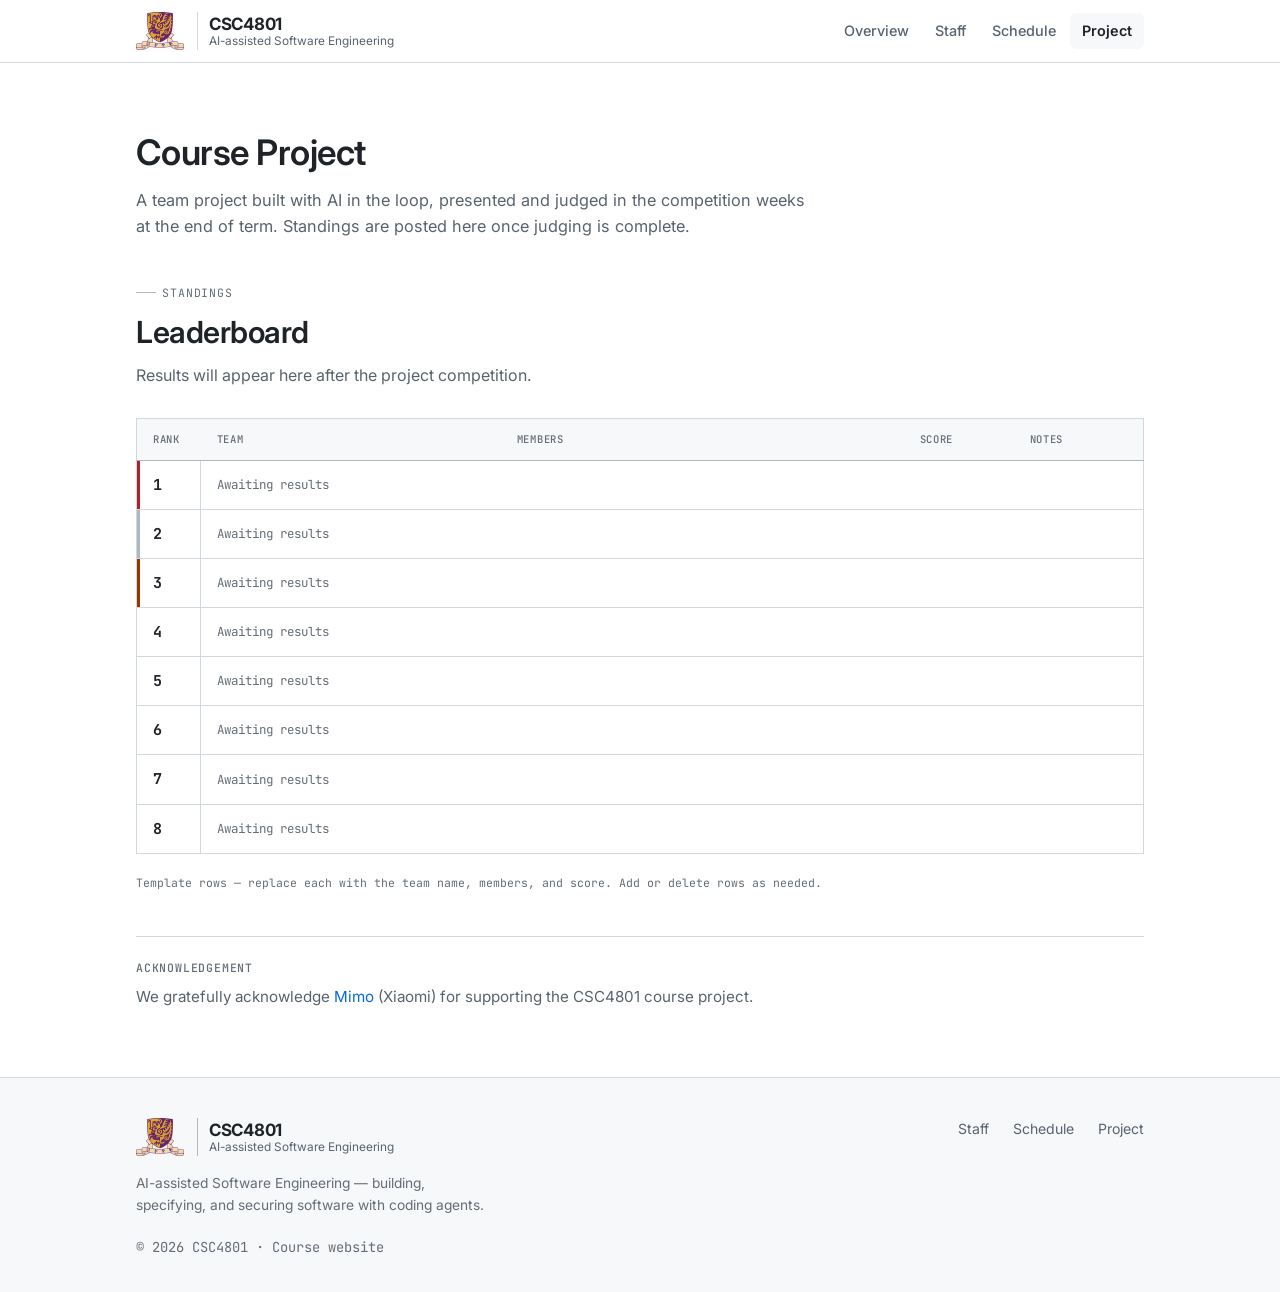
==== commit 3a6a5149: "Add Mimo sponsorship acknowledgement" ====
--- a/project.html
+++ b/project.html
@@ -71,6 +71,12 @@
     </div>
 
     <p class="footer__mono">Template rows — replace each with the team name, members, and score. Add or delete rows as needed.</p>
+
+    <!-- ===================== ACKNOWLEDGEMENT ===================== -->
+    <div class="ack reveal">
+      <h2>Acknowledgement</h2>
+      <p>We gratefully acknowledge <a href="https://mimo.xiaomi.com/">Mimo</a> (Xiaomi) for supporting the CSC4801 course project.</p>
+    </div>
   </div>
 </section>
 
--- a/assets/css/style.css
+++ b/assets/css/style.css
@@ -295,6 +295,16 @@
   font-style: normal;
 }
 
+/* ===================================================== ACKNOWLEDGEMENT = */
+/* Set off from the leaderboard by a rule rather than a card — it is a credit,
+   not a data panel, so it stays quiet. */
+.ack { margin-top: 44px; padding-top: 24px; border-top: 1px solid var(--line); }
+.ack h2 {
+  font-family: var(--f-mono); font-size: .72rem; font-weight: 500;
+  text-transform: uppercase; letter-spacing: .07em; color: var(--ink-faint);
+}
+.ack p { margin-top: 10px; font-size: .95rem; color: var(--ink-soft); max-width: 68ch; }
+
 /* ============================================================ PEOPLE === */
 .people { display: grid; grid-template-columns: repeat(auto-fit, minmax(168px, 1fr)); gap: 16px; }
 .person {
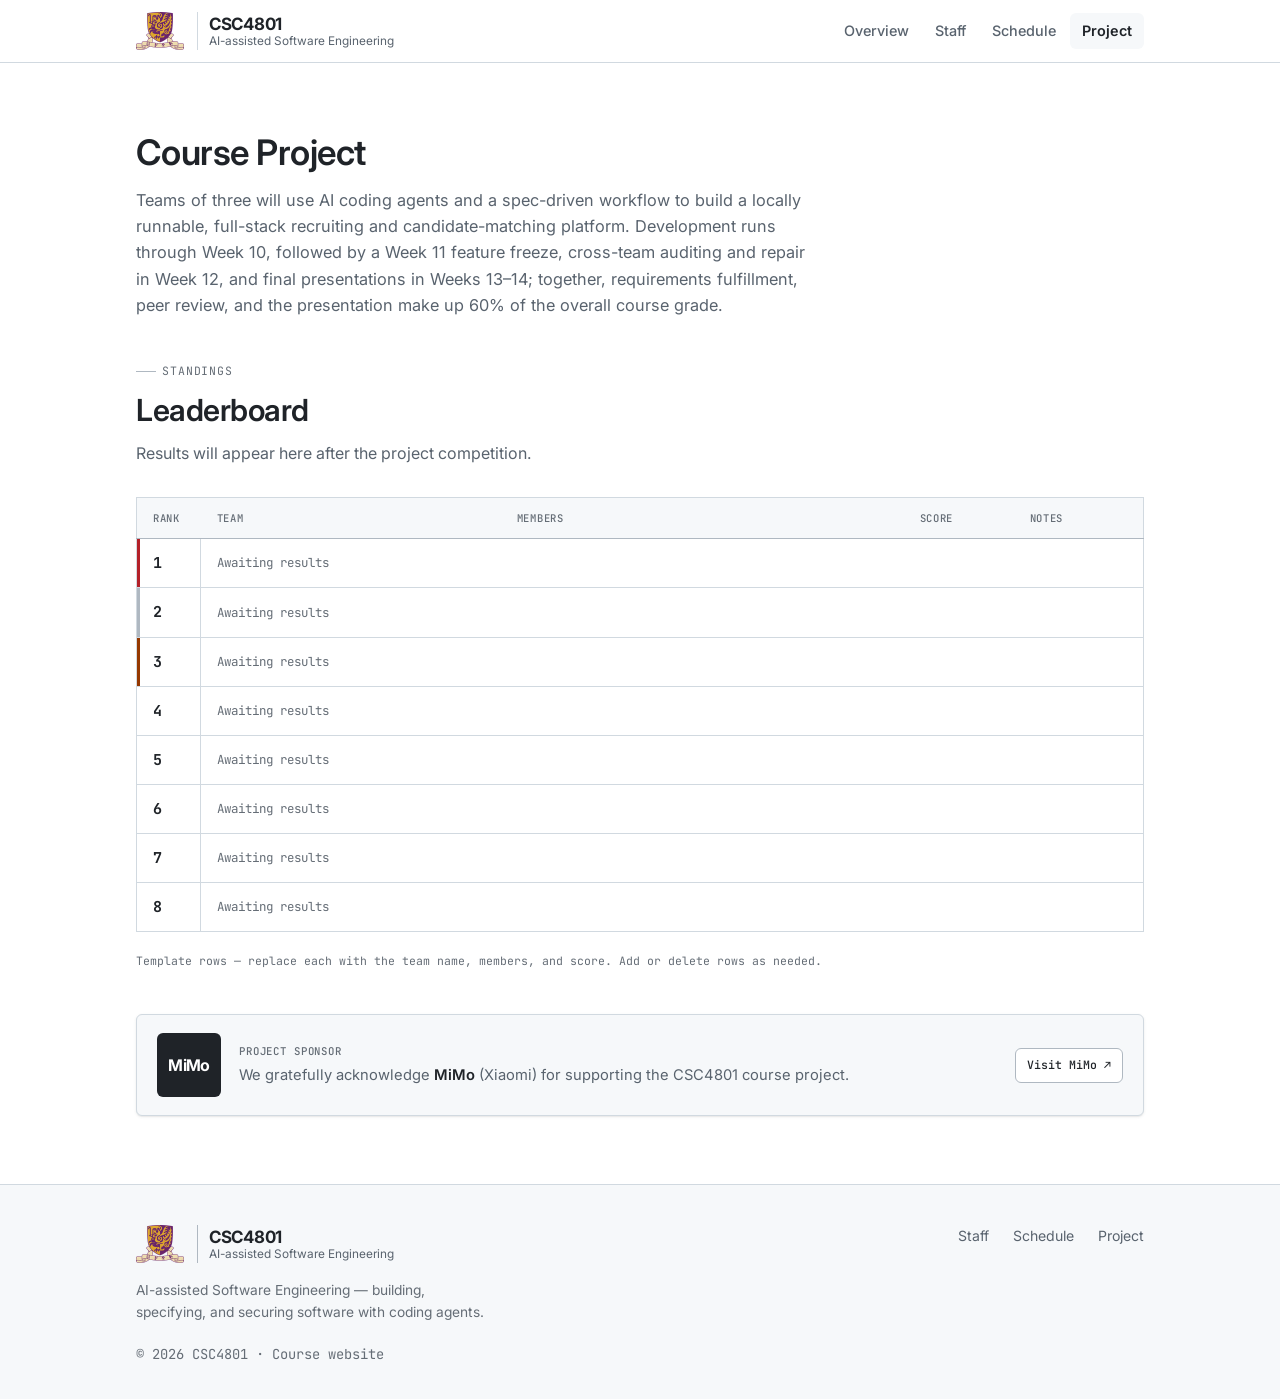
==== commit 76e683cd: "Expand project details and add MiMo sponsor widget" ====
--- a/project.html
+++ b/project.html
@@ -33,7 +33,7 @@
 <section class="phead">
   <div class="wrap">
     <h1>Course Project</h1>
-    <p>A team project built with AI in the loop, presented and judged in the competition weeks at the end of term. Standings are posted here once judging is complete.</p>
+    <p>Teams of three will use AI coding agents and a spec-driven workflow to build a locally runnable, full-stack recruiting and candidate-matching platform. Development runs through Week 10, followed by a Week 11 feature freeze, cross-team auditing and repair in Week 12, and final presentations in Weeks 13–14; together, requirements fulfillment, peer review, and the presentation make up 60% of the overall course grade.</p>
   </div>
 </section>
 
@@ -73,10 +73,14 @@
     <p class="footer__mono">Template rows — replace each with the team name, members, and score. Add or delete rows as needed.</p>
 
     <!-- ===================== ACKNOWLEDGEMENT ===================== -->
-    <div class="ack reveal">
-      <h2>Acknowledgement</h2>
-      <p>We gratefully acknowledge <a href="https://mimo.xiaomi.com/">Mimo</a> (Xiaomi) for supporting the CSC4801 course project.</p>
-    </div>
+    <aside class="ack reveal" aria-labelledby="ack-title">
+      <div class="ack__mark" aria-hidden="true">MiMo</div>
+      <div class="ack__body">
+        <p class="ack__label" id="ack-title">Project sponsor</p>
+        <p>We gratefully acknowledge <strong>MiMo</strong> (Xiaomi) for supporting the CSC4801 course project.</p>
+      </div>
+      <a class="ack__link" href="https://mimo.xiaomi.com/" target="_blank" rel="noopener noreferrer" aria-label="Visit the MiMo website (opens in a new tab)">Visit MiMo <span aria-hidden="true">↗</span></a>
+    </aside>
   </div>
 </section>
 
--- a/assets/css/style.css
+++ b/assets/css/style.css
@@ -296,14 +296,42 @@
 }
 
 /* ===================================================== ACKNOWLEDGEMENT = */
-/* Set off from the leaderboard by a rule rather than a card — it is a credit,
-   not a data panel, so it stays quiet. */
-.ack { margin-top: 44px; padding-top: 24px; border-top: 1px solid var(--line); }
-.ack h2 {
+/* Sponsor credit: compact enough to stay secondary to the leaderboard, but
+   structured as a distinct widget rather than a line of footer copy. */
+.ack {
+  margin-top: 44px; padding: 18px 20px;
+  display: grid; grid-template-columns: auto minmax(0, 1fr) auto;
+  align-items: center; gap: 18px;
+  background: var(--canvas-sub); border: 1px solid var(--line);
+  border-radius: var(--radius); box-shadow: var(--shadow);
+}
+.ack__mark {
+  width: 64px; height: 64px; display: grid; place-items: center;
+  flex: none; border-radius: var(--radius);
+  background: var(--ink); color: var(--canvas);
+  font-family: var(--f-display); font-size: 1rem; font-weight: 700;
+  letter-spacing: -.04em;
+}
+.ack__label {
+  font-family: var(--f-mono); font-size: .67rem; font-weight: 500;
+  text-transform: uppercase; letter-spacing: .08em; color: var(--ink-faint);
+}
+.ack__body > p:last-child { margin-top: 4px; color: var(--ink-soft); font-size: .92rem; }
+.ack__body strong { color: var(--ink); font-weight: 600; }
+.ack__link {
+  white-space: nowrap; padding: 7px 11px;
+  border: 1px solid var(--line-strong); border-radius: var(--radius);
+  color: var(--ink); background: var(--canvas);
   font-family: var(--f-mono); font-size: .72rem; font-weight: 500;
-  text-transform: uppercase; letter-spacing: .07em; color: var(--ink-faint);
-}
-.ack p { margin-top: 10px; font-size: .95rem; color: var(--ink-soft); max-width: 68ch; }
+  transition: border-color .15s, background .15s;
+}
+.ack__link:hover { border-color: var(--ink); background: var(--surface); text-decoration: none; }
+
+@media (max-width: 620px) {
+  .ack { grid-template-columns: auto minmax(0, 1fr); gap: 14px; }
+  .ack__mark { width: 54px; height: 54px; }
+  .ack__link { grid-column: 1 / -1; text-align: center; }
+}
 
 /* ============================================================ PEOPLE === */
 .people { display: grid; grid-template-columns: repeat(auto-fit, minmax(168px, 1fr)); gap: 16px; }
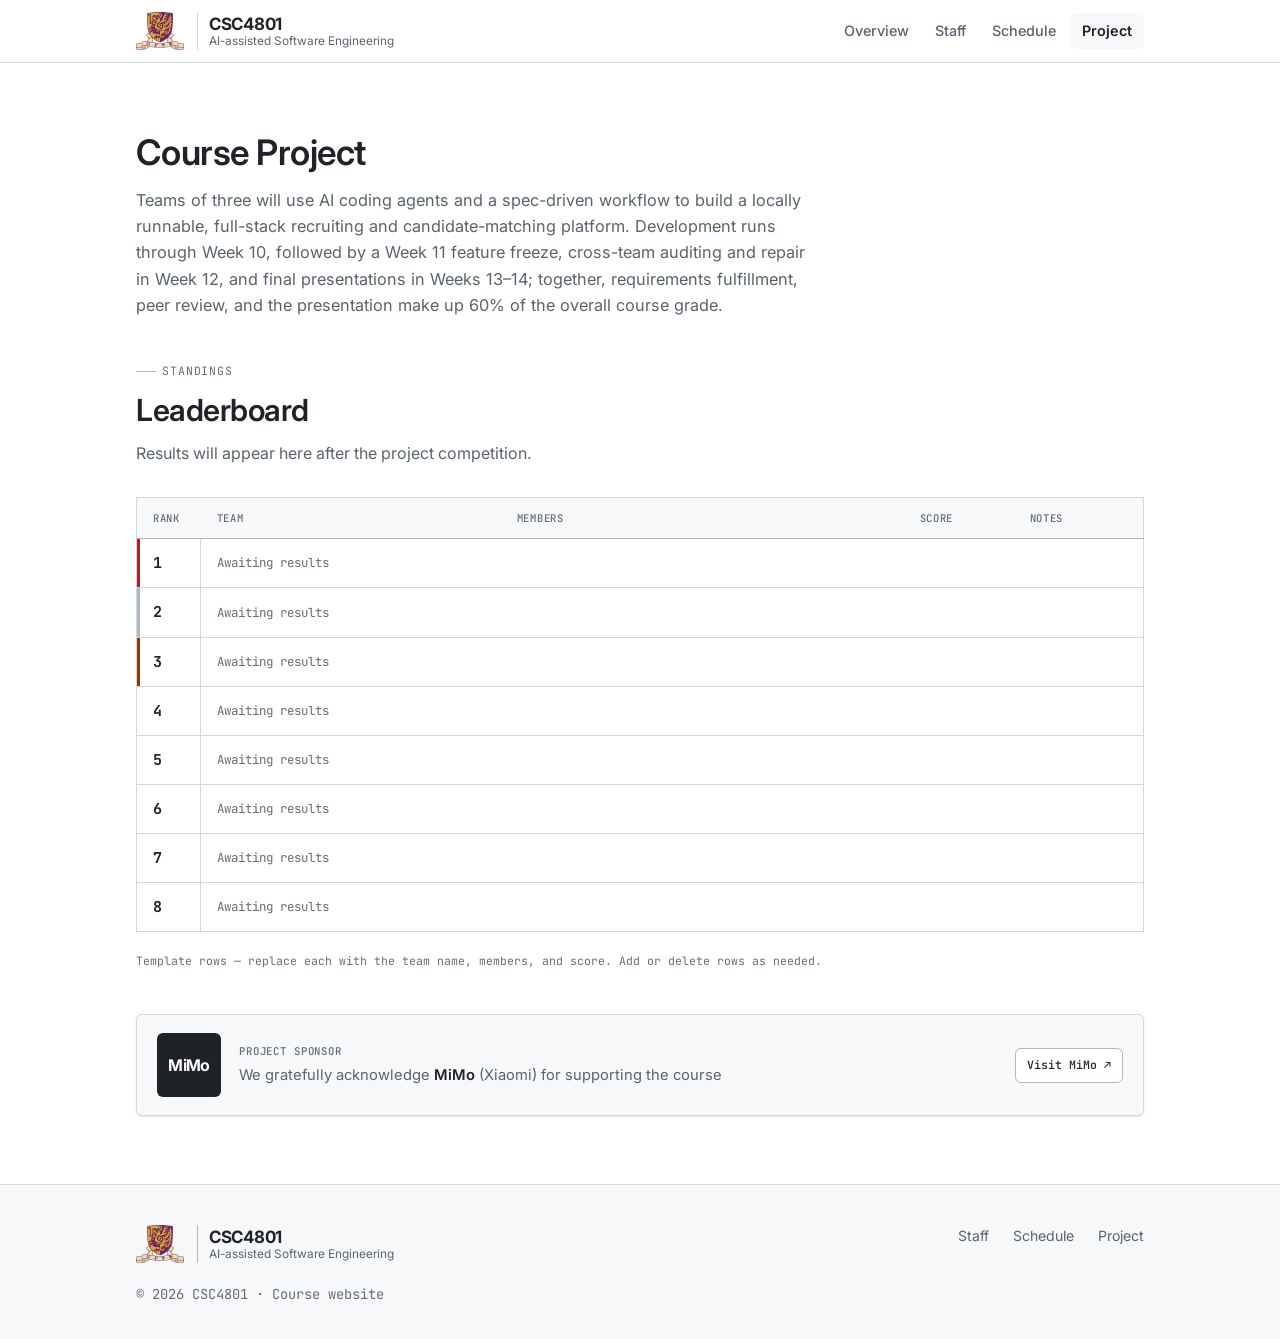
==== commit 7261a7bf: "Update course staff section and page copy" ====
--- a/project.html
+++ b/project.html
@@ -77,7 +77,7 @@
       <div class="ack__mark" aria-hidden="true">MiMo</div>
       <div class="ack__body">
         <p class="ack__label" id="ack-title">Project sponsor</p>
-        <p>We gratefully acknowledge <strong>MiMo</strong> (Xiaomi) for supporting the CSC4801 course project.</p>
+        <p>We gratefully acknowledge <strong>MiMo</strong> (Xiaomi) for supporting the course</p>
       </div>
       <a class="ack__link" href="https://mimo.xiaomi.com/" target="_blank" rel="noopener noreferrer" aria-label="Visit the MiMo website (opens in a new tab)">Visit MiMo <span aria-hidden="true">↗</span></a>
     </aside>
@@ -88,7 +88,6 @@
   <div class="wrap footer__grid">
     <div>
       <a class="brand" href="index.html"><img class="brand__mark" src="assets/uni-logo.png" alt="The Chinese University of Hong Kong" width="96" height="76" /><span><b>CSC4801</b><br><small>AI-assisted Software Engineering</small></span></a>
-      <p style="margin-top:16px">AI-assisted Software Engineering — building, specifying, and securing software with coding agents.</p>
       <p class="footer__mono">© <span data-year>2026</span> CSC4801 · Course website</p>
     </div>
     <nav class="footer__links" aria-label="Footer">
--- a/assets/css/style.css
+++ b/assets/css/style.css
@@ -334,20 +334,34 @@
 }
 
 /* ============================================================ PEOPLE === */
-.people { display: grid; grid-template-columns: repeat(auto-fit, minmax(168px, 1fr)); gap: 16px; }
+.staff-groups { display: grid; gap: clamp(36px, 5vw, 52px); }
+.staff-group__title { font-size: 1.18rem; margin-bottom: 22px; }
+.people { display: grid; grid-template-columns: repeat(4, minmax(0, 1fr)); gap: clamp(20px, 3vw, 36px); }
 .person {
-  background: var(--surface); border: 1px solid var(--line); border-radius: var(--radius);
-  padding: 22px 16px; text-align: center; transition: .15s;
-}
-.person:hover { border-color: var(--line-strong); box-shadow: var(--shadow); }
+  padding: 0 8px; text-align: center;
+}
 .person .avatar {
-  width: 68px; height: 68px; border-radius: 50%; margin: 0 auto 12px;
-  overflow: hidden; box-shadow: 0 0 0 1px var(--line);
-}
-.person h3 { font-size: .98rem; }
+  width: clamp(116px, 14vw, 156px); height: clamp(116px, 14vw, 156px);
+  border-radius: 50%; margin: 0 auto 16px; overflow: hidden;
+}
+.person .avatar__image {
+  width: 100%; height: 100%; object-fit: cover; object-position: center 22%;
+}
+.person .avatar__image--zoomed-out {
+  object-fit: contain; object-position: center;
+}
+.person h3 { font-size: 1rem; }
 .person .role {
   font-family: var(--f-mono); font-size: .64rem; text-transform: uppercase;
   letter-spacing: .09em; color: var(--ink-faint); margin-top: 6px;
+}
+
+@media (max-width: 760px) {
+  .people { grid-template-columns: repeat(2, minmax(0, 1fr)); row-gap: 34px; }
+}
+
+@media (max-width: 420px) {
+  .people { grid-template-columns: 1fr; }
 }
 
 /* ============================================================ FOOTER === */
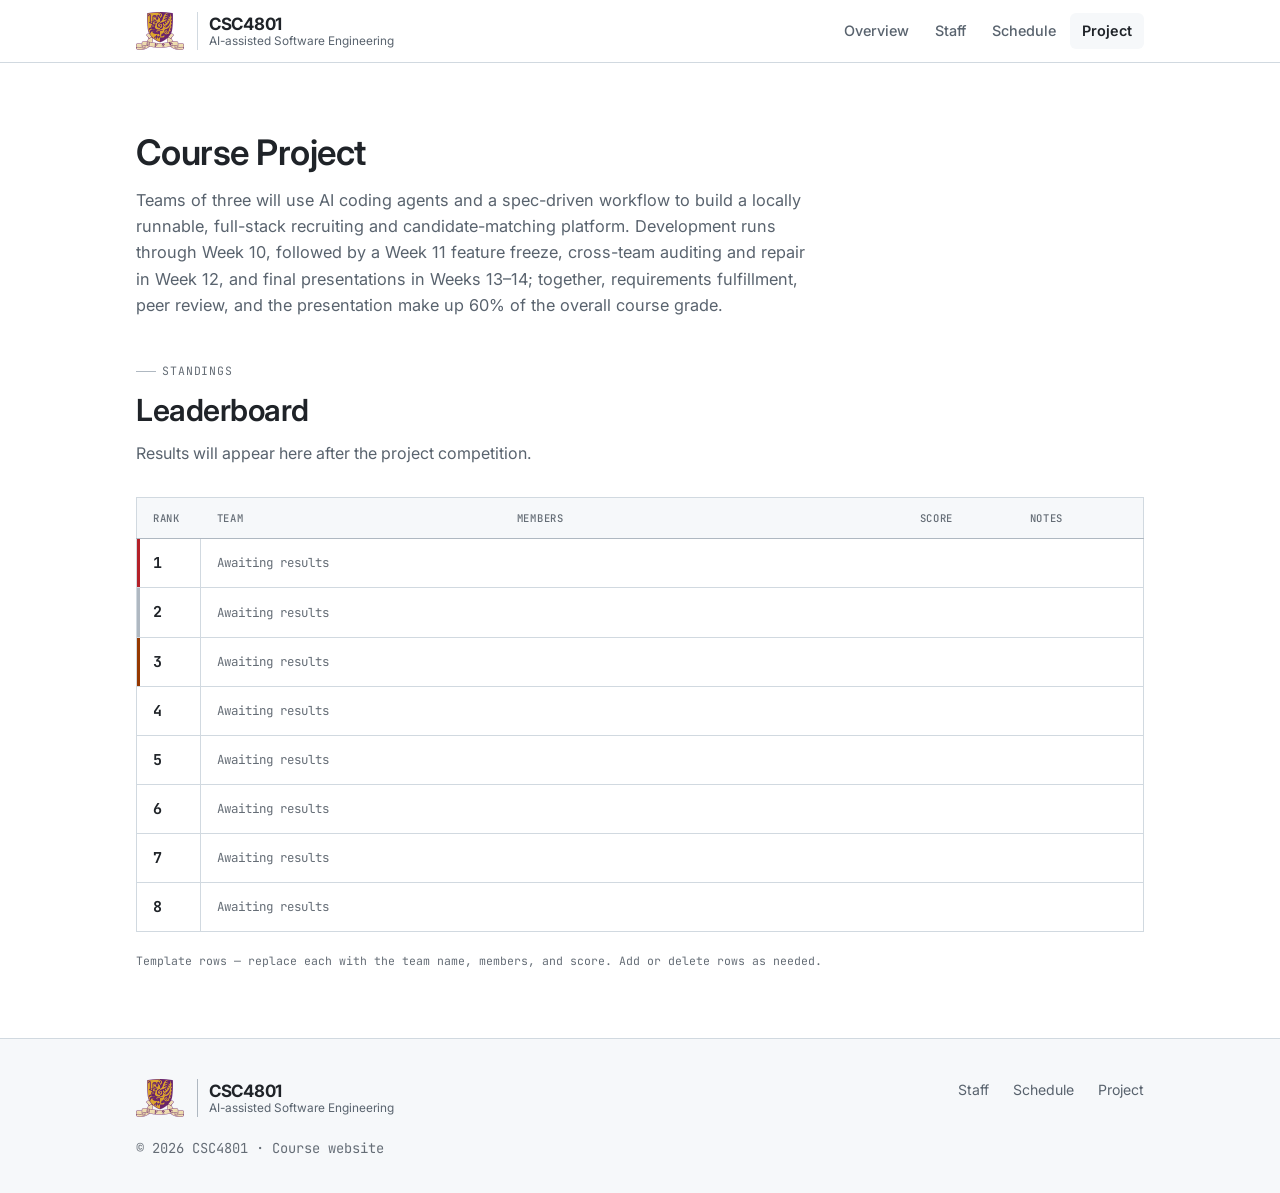
==== commit ae531d79: "Update course overview and staff details" ====
--- a/project.html
+++ b/project.html
@@ -72,15 +72,6 @@
 
     <p class="footer__mono">Template rows — replace each with the team name, members, and score. Add or delete rows as needed.</p>
 
-    <!-- ===================== ACKNOWLEDGEMENT ===================== -->
-    <aside class="ack reveal" aria-labelledby="ack-title">
-      <div class="ack__mark" aria-hidden="true">MiMo</div>
-      <div class="ack__body">
-        <p class="ack__label" id="ack-title">Project sponsor</p>
-        <p>We gratefully acknowledge <strong>MiMo</strong> (Xiaomi) for supporting the course</p>
-      </div>
-      <a class="ack__link" href="https://mimo.xiaomi.com/" target="_blank" rel="noopener noreferrer" aria-label="Visit the MiMo website (opens in a new tab)">Visit MiMo <span aria-hidden="true">↗</span></a>
-    </aside>
   </div>
 </section>
 
--- a/assets/css/style.css
+++ b/assets/css/style.css
@@ -296,8 +296,8 @@
 }
 
 /* ===================================================== ACKNOWLEDGEMENT = */
-/* Sponsor credit: compact enough to stay secondary to the leaderboard, but
-   structured as a distinct widget rather than a line of footer copy. */
+/* Course supporter credit: compact enough to stay secondary to the page
+   content, but structured as a distinct widget rather than footer copy. */
 .ack {
   margin-top: 44px; padding: 18px 20px;
   display: grid; grid-template-columns: auto minmax(0, 1fr) auto;
@@ -305,6 +305,7 @@
   background: var(--canvas-sub); border: 1px solid var(--line);
   border-radius: var(--radius); box-shadow: var(--shadow);
 }
+.ack--standalone { margin-top: 0; }
 .ack__mark {
   width: 64px; height: 64px; display: grid; place-items: center;
   flex: none; border-radius: var(--radius);
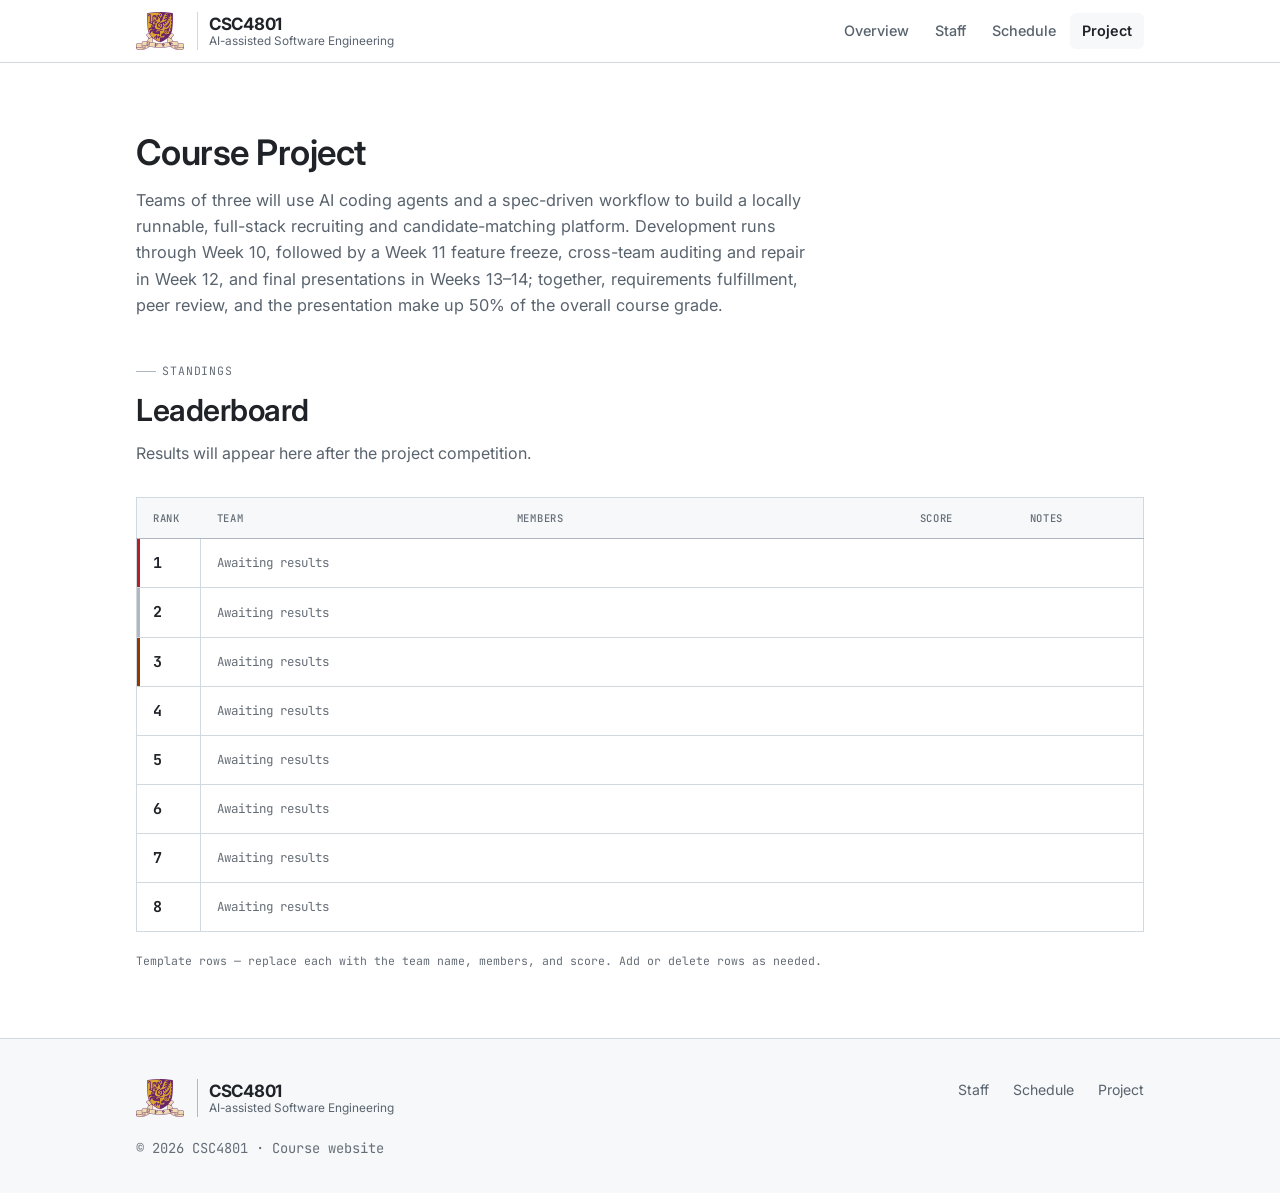
==== commit f885c249: "Add more readings" ====
--- a/project.html
+++ b/project.html
@@ -33,7 +33,7 @@
 <section class="phead">
   <div class="wrap">
     <h1>Course Project</h1>
-    <p>Teams of three will use AI coding agents and a spec-driven workflow to build a locally runnable, full-stack recruiting and candidate-matching platform. Development runs through Week 10, followed by a Week 11 feature freeze, cross-team auditing and repair in Week 12, and final presentations in Weeks 13–14; together, requirements fulfillment, peer review, and the presentation make up 60% of the overall course grade.</p>
+    <p>Teams of three will use AI coding agents and a spec-driven workflow to build a locally runnable, full-stack recruiting and candidate-matching platform. Development runs through Week 10, followed by a Week 11 feature freeze, cross-team auditing and repair in Week 12, and final presentations in Weeks 13–14; together, requirements fulfillment, peer review, and the presentation make up 50% of the overall course grade.</p>
   </div>
 </section>
 
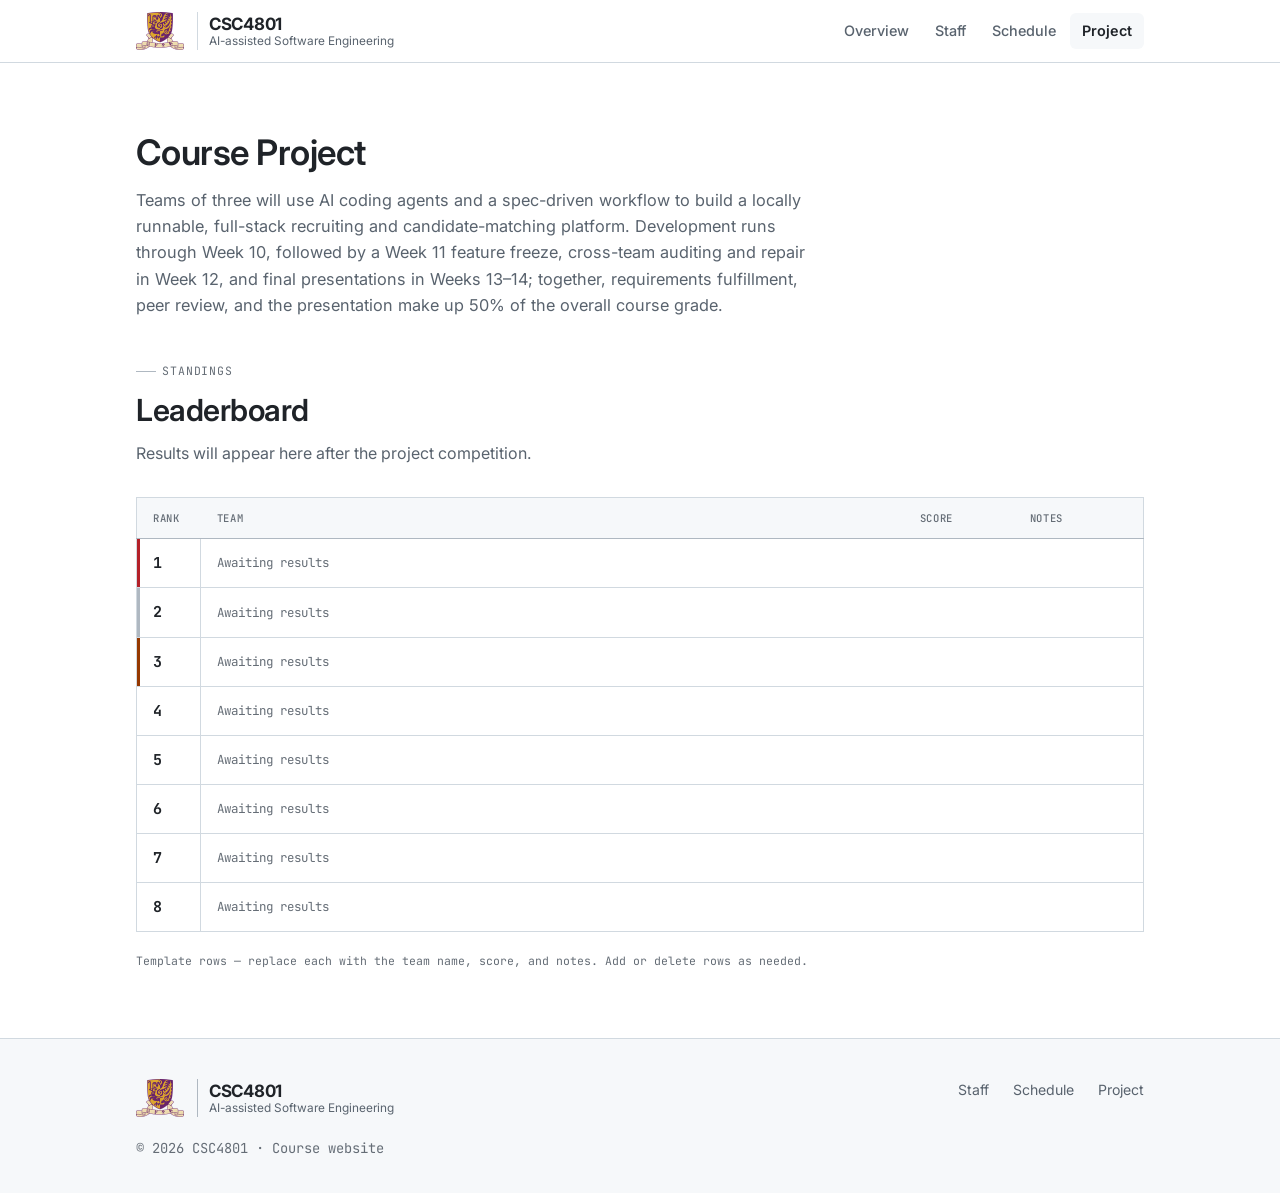
==== commit b4788145: "remove members" ====
--- a/project.html
+++ b/project.html
@@ -52,25 +52,24 @@
           <tr>
             <th style="width:64px">Rank</th>
             <th>Team</th>
-            <th>Members</th>
             <th style="width:110px">Score</th>
             <th style="width:130px">Notes</th>
           </tr>
         </thead>
         <tbody>
-          <tr><td class="lb__rank">1</td><td colspan="4" class="lb__empty">Awaiting results</td></tr>
-          <tr><td class="lb__rank">2</td><td colspan="4" class="lb__empty">Awaiting results</td></tr>
-          <tr><td class="lb__rank">3</td><td colspan="4" class="lb__empty">Awaiting results</td></tr>
-          <tr><td class="lb__rank">4</td><td colspan="4" class="lb__empty">Awaiting results</td></tr>
-          <tr><td class="lb__rank">5</td><td colspan="4" class="lb__empty">Awaiting results</td></tr>
-          <tr><td class="lb__rank">6</td><td colspan="4" class="lb__empty">Awaiting results</td></tr>
-          <tr><td class="lb__rank">7</td><td colspan="4" class="lb__empty">Awaiting results</td></tr>
-          <tr><td class="lb__rank">8</td><td colspan="4" class="lb__empty">Awaiting results</td></tr>
+          <tr><td class="lb__rank">1</td><td colspan="3" class="lb__empty">Awaiting results</td></tr>
+          <tr><td class="lb__rank">2</td><td colspan="3" class="lb__empty">Awaiting results</td></tr>
+          <tr><td class="lb__rank">3</td><td colspan="3" class="lb__empty">Awaiting results</td></tr>
+          <tr><td class="lb__rank">4</td><td colspan="3" class="lb__empty">Awaiting results</td></tr>
+          <tr><td class="lb__rank">5</td><td colspan="3" class="lb__empty">Awaiting results</td></tr>
+          <tr><td class="lb__rank">6</td><td colspan="3" class="lb__empty">Awaiting results</td></tr>
+          <tr><td class="lb__rank">7</td><td colspan="3" class="lb__empty">Awaiting results</td></tr>
+          <tr><td class="lb__rank">8</td><td colspan="3" class="lb__empty">Awaiting results</td></tr>
         </tbody>
       </table>
     </div>
 
-    <p class="footer__mono">Template rows — replace each with the team name, members, and score. Add or delete rows as needed.</p>
+    <p class="footer__mono">Template rows — replace each with the team name, score, and notes. Add or delete rows as needed.</p>
 
   </div>
 </section>
--- a/assets/css/style.css
+++ b/assets/css/style.css
@@ -234,19 +234,8 @@
 .sched__slides { width: 130px; font-family: var(--f-mono); font-size: .78rem; color: var(--ink-faint); }
 .sched__read { font-size: .82rem; color: var(--ink-soft); }
 .sched__read a { color: var(--link); }
-
-/* session kind, as a token type */
-.sched__kind {
-  display: inline-block; margin-left: 8px; vertical-align: 1px;
-  font-family: var(--f-mono); font-size: .58rem; font-weight: 500;
-  text-transform: uppercase; letter-spacing: .08em;
-  border: 1px solid var(--line); border-radius: 20px; padding: 1px 7px;
-  color: var(--ink-faint);
-}
-.sched__kind--lec   { color: var(--syn-num); background: var(--tint-num); border-color: #DAE5F0; }
-.sched__kind--lab   { color: var(--syn-fn);  background: var(--tint-fn);  border-color: #E2DCF0; }
-.sched__kind--guest { color: var(--syn-tag); background: var(--tint-tag); border-color: #DCE8E0; }
-.sched__kind--ms    { color: var(--syn-key); background: var(--tint-key); border-color: #EFDCDA; font-weight: 700; }
+.sched__read ul { margin: 0; padding-left: 1.1em; }
+.sched__read li + li { margin-top: 3px; }
 
 /* project weeks: a red left edge on the first cell of the row */
 .sched tr.is-project .sched__date { box-shadow: inset 3px 0 0 var(--syn-key); }
